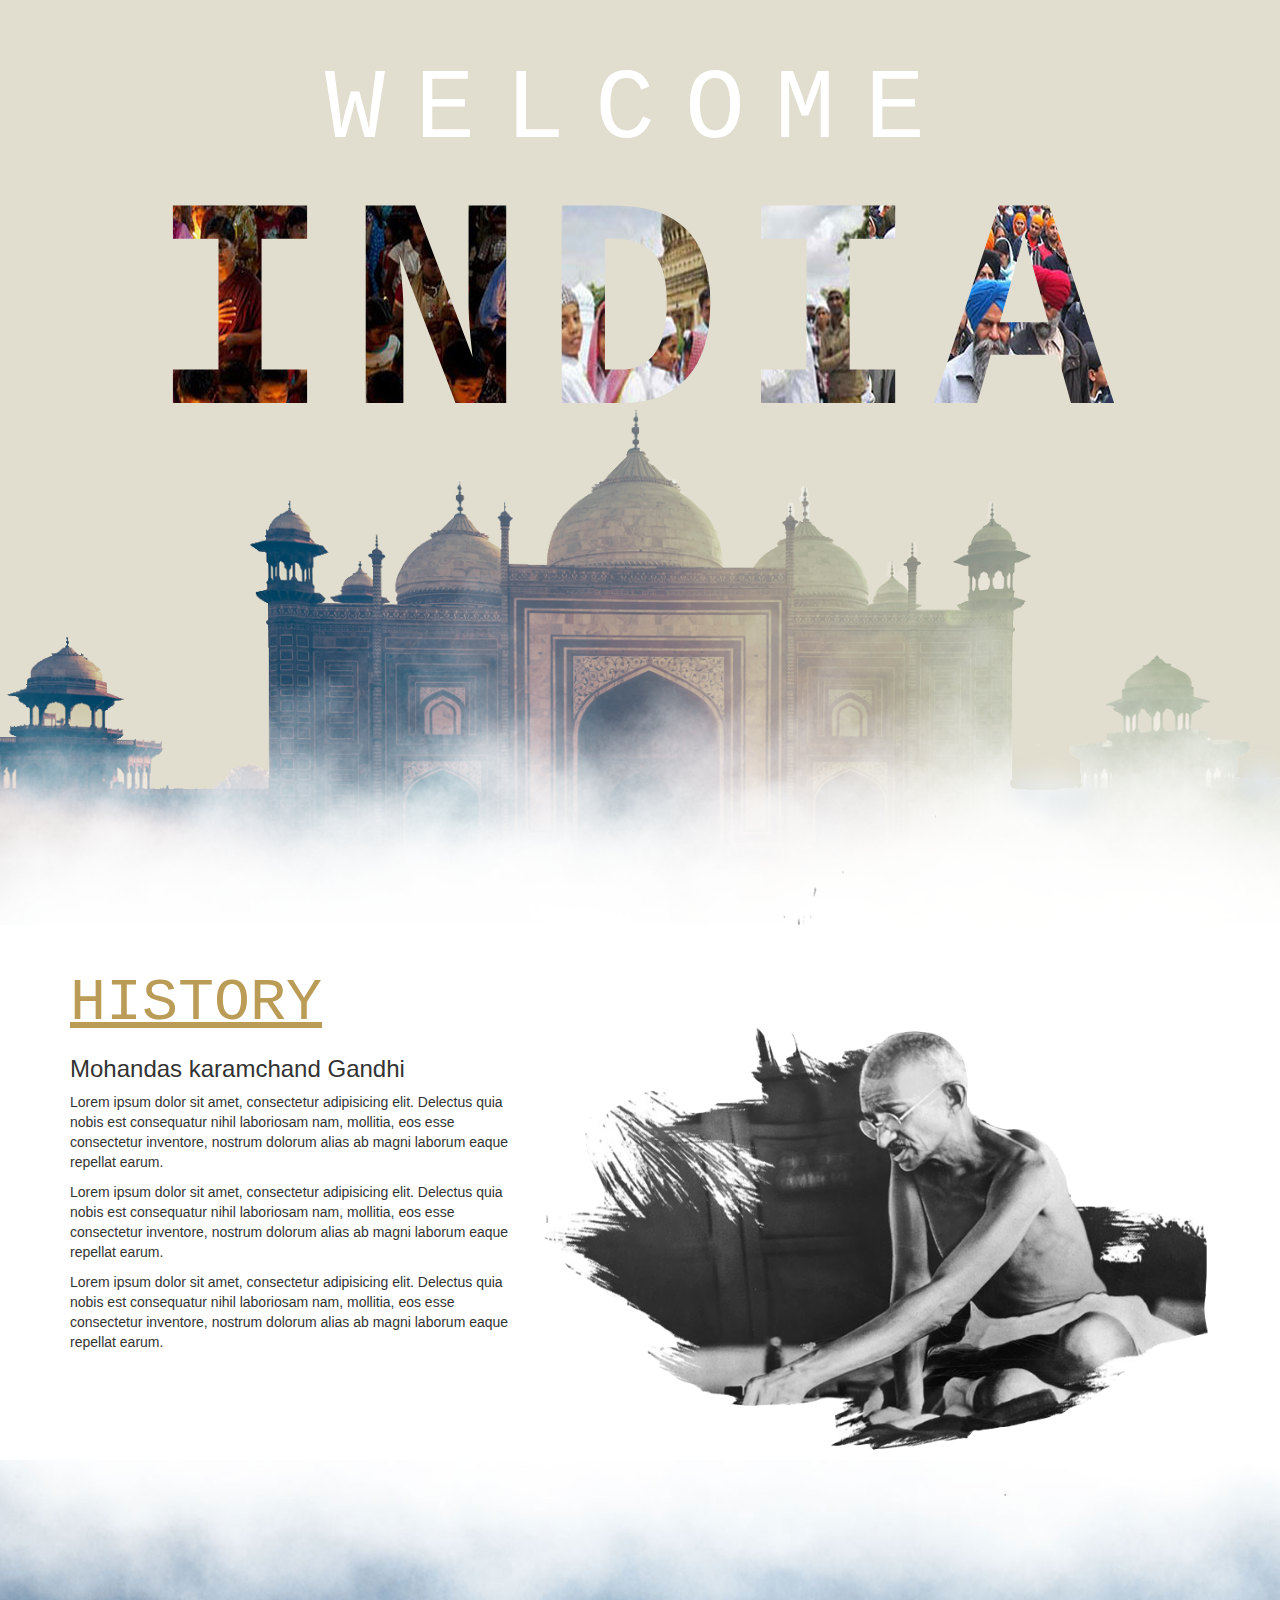
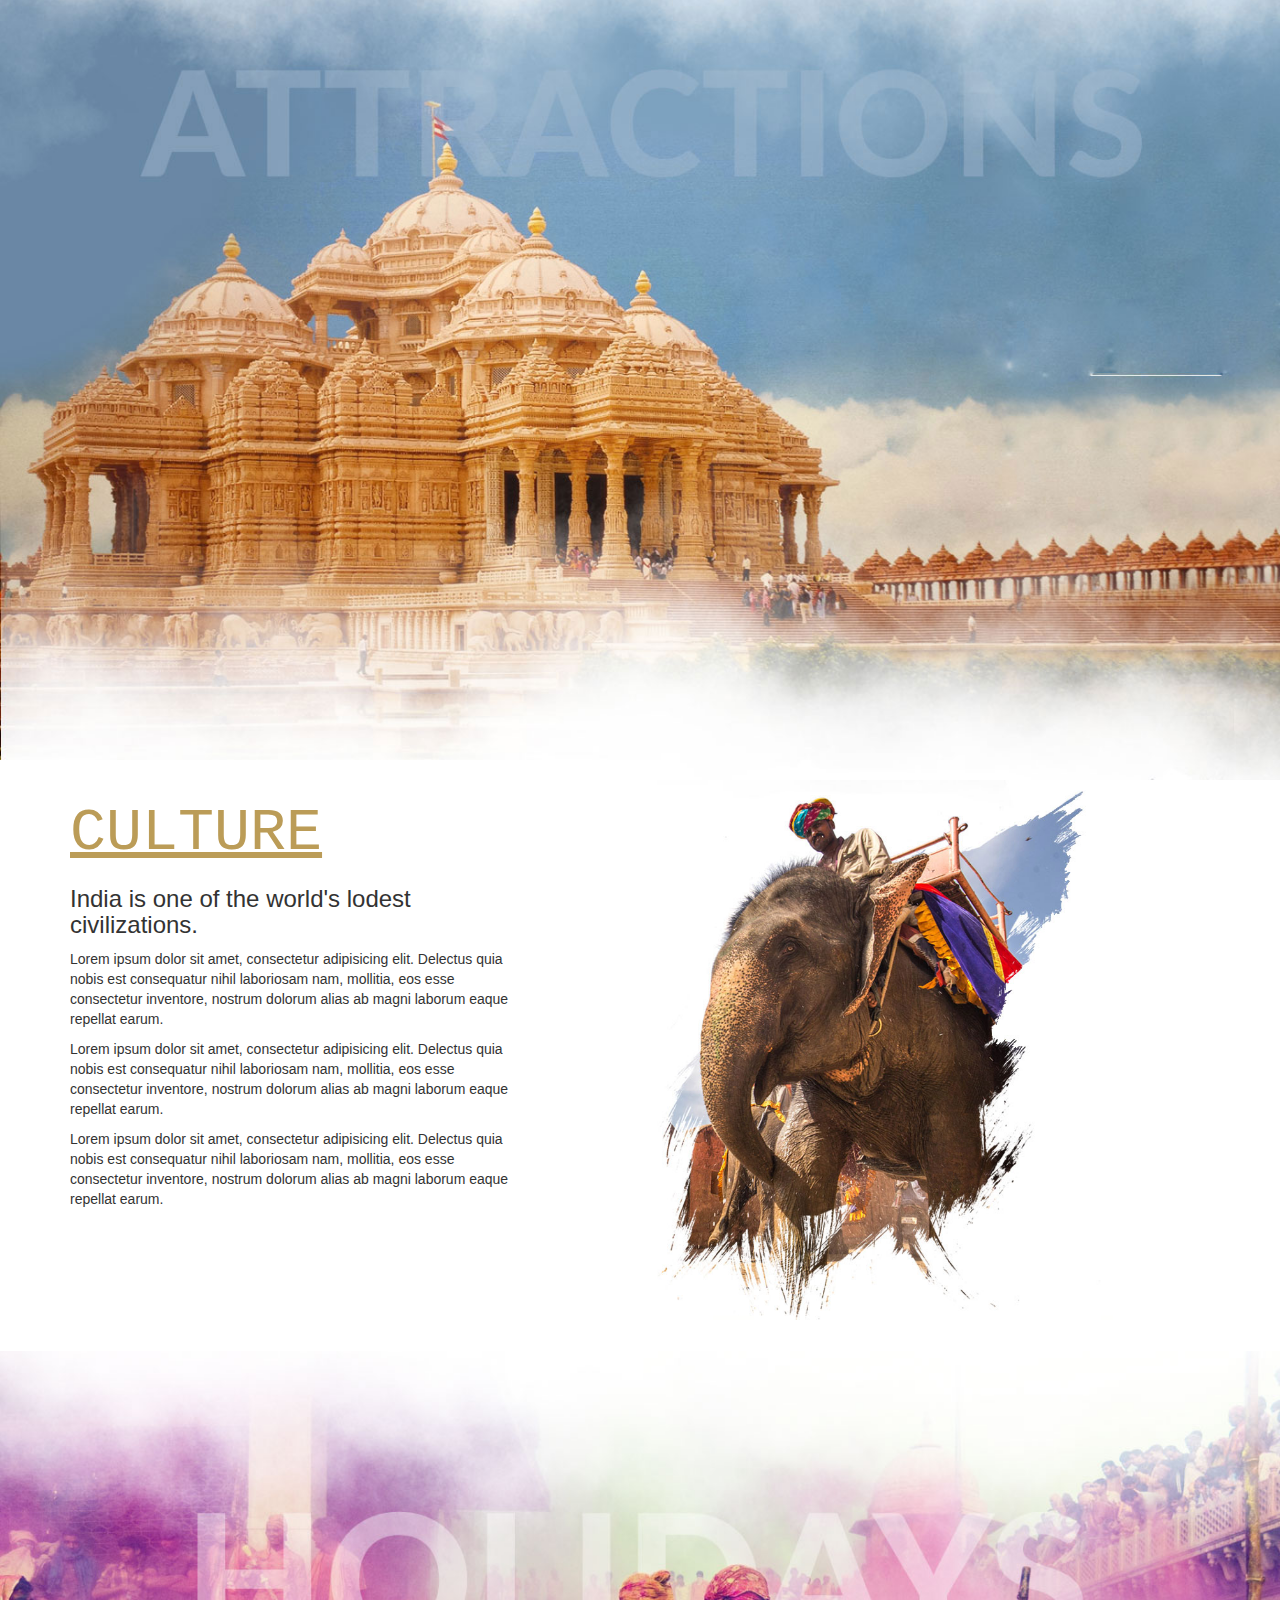
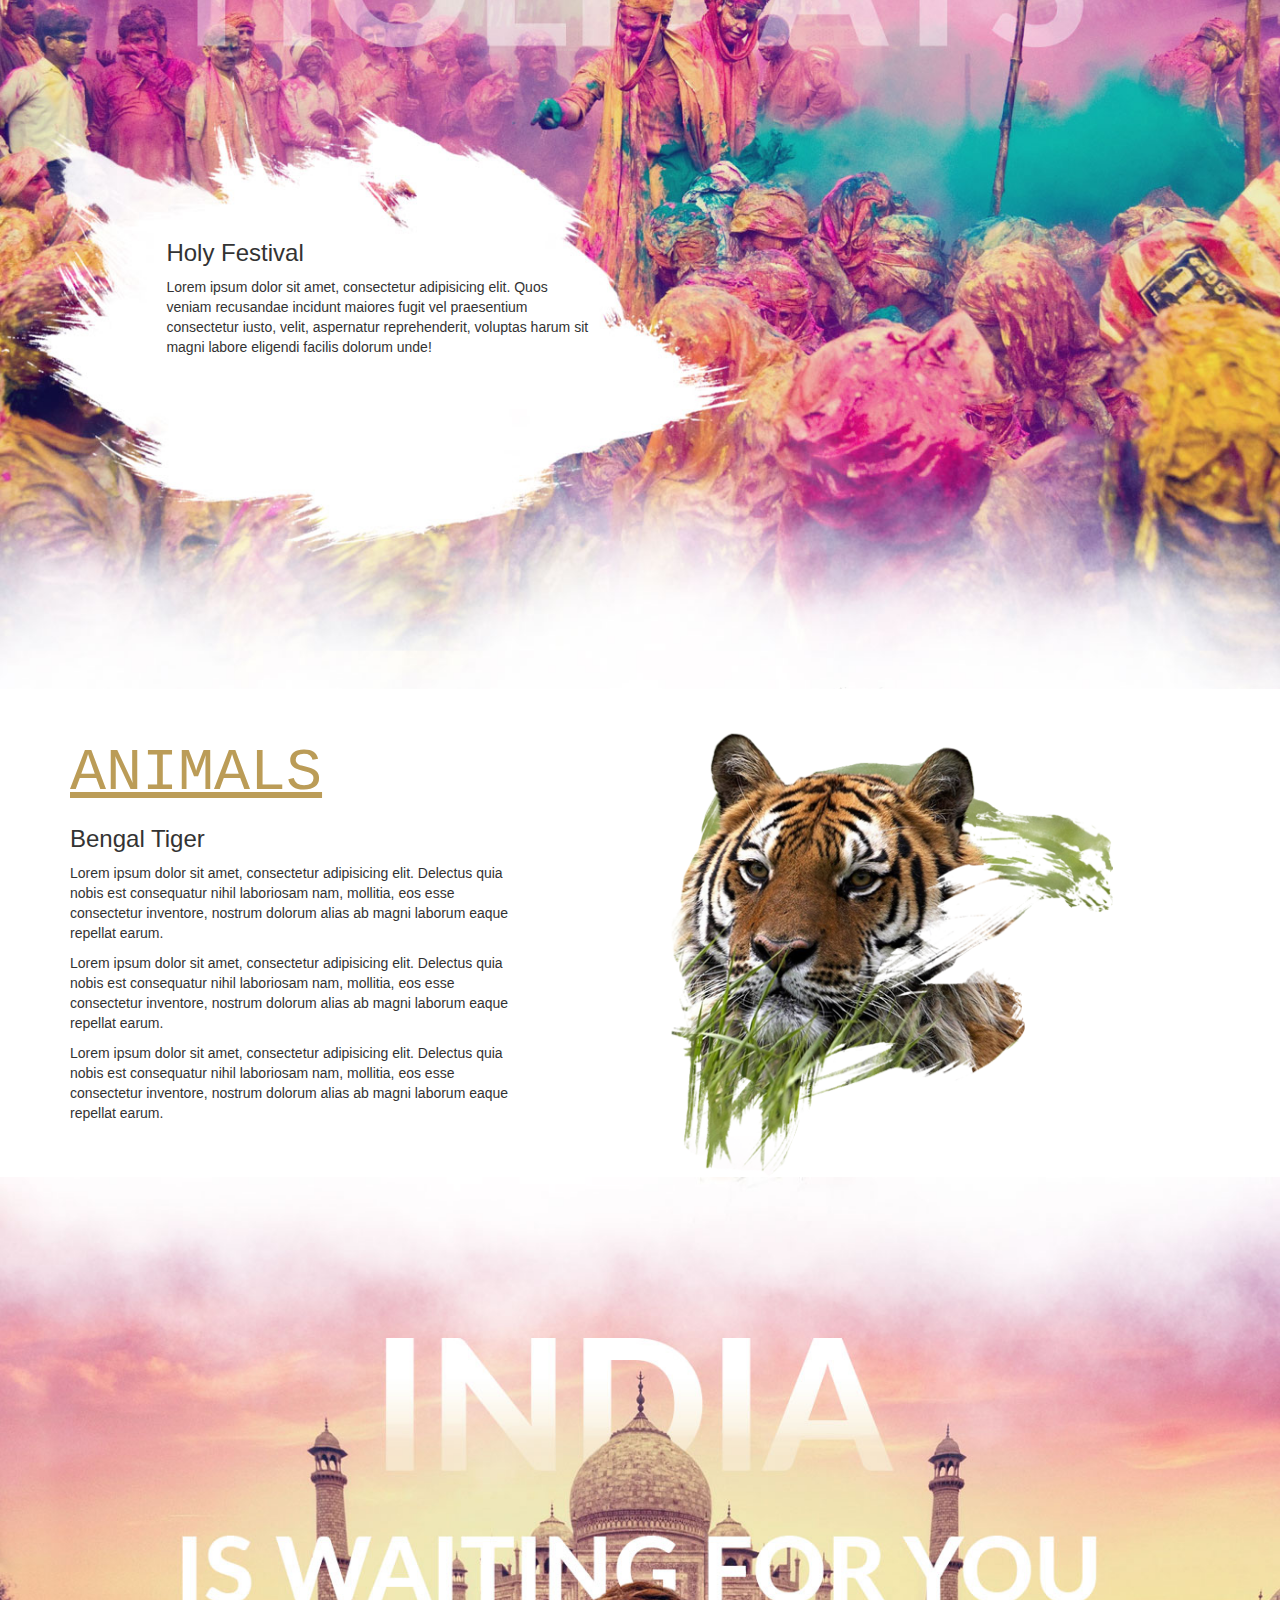
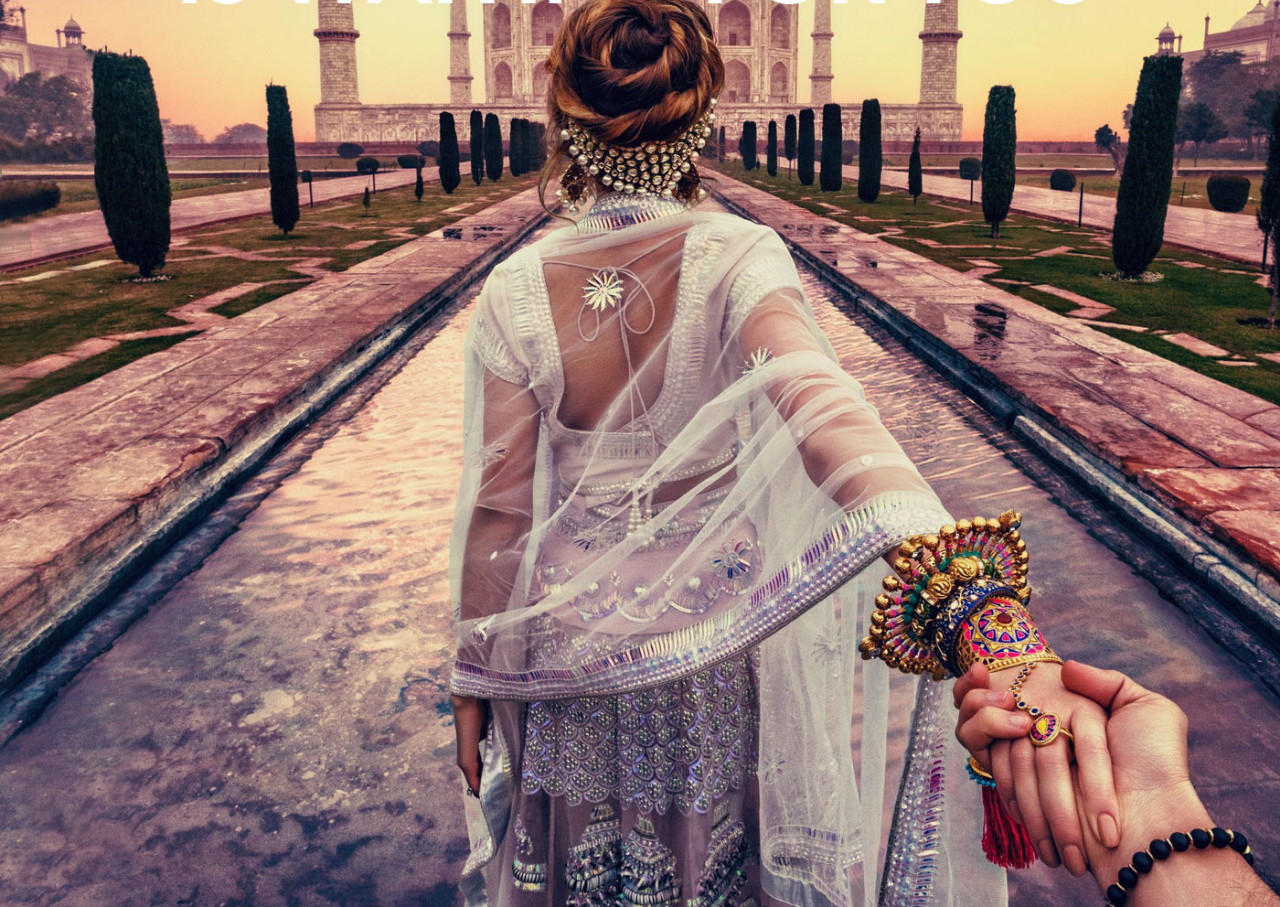
==== index.html @ 8787c1d3 "what the hell" ====
<!DOCTYPE html>
<html>
<head>
	<title></title>
	<link rel="stylesheet" href="css/bootstrap.css">
	<link rel="stylesheet" href="css/main.css">
</head>
<body>

	<div class="front-banner-box">
		<div class="bg-color">
			<p class="welcom-title">WELCOME</p>
			<h1 class="india-title">INDIA</h1>
			<div class="front-banner-img">
				<img src="img/red-fort3.png" alt="">
				<div class="ovl"></div>
			</div>
		</div>
	</div>
	<div class="container">
		<div class="row">
			<div class="col-md-5">
				<h1 class="g-title">HISTORY</h1>
				<h3>Mohandas karamchand Gandhi</h3>
				<p>
					Lorem ipsum dolor sit amet, consectetur adipisicing elit. Delectus quia nobis est consequatur nihil laboriosam nam, mollitia, eos esse consectetur inventore, nostrum dolorum alias ab magni laborum eaque repellat earum.
				</p>
				<p>
					Lorem ipsum dolor sit amet, consectetur adipisicing elit. Delectus quia nobis est consequatur nihil laboriosam nam, mollitia, eos esse consectetur inventore, nostrum dolorum alias ab magni laborum eaque repellat earum.
				</p>
				<p>
					Lorem ipsum dolor sit amet, consectetur adipisicing elit. Delectus quia nobis est consequatur nihil laboriosam nam, mollitia, eos esse consectetur inventore, nostrum dolorum alias ab magni laborum eaque repellat earum.
				</p>
			</div>
			<div class="col-md-7 pl0">
				<img class="gandhi" src="img/gandhi.png" alt="">
			</div>
		</div>
	</div>

	<div class="container-fluid">
		<div class="row">
			<div class="">
				<img class="img-responsive" src="img/att.jpg" alt="">
			</div>
		</div>
	</div>

	<div class="container">
		<div class="row">
			<div class="col-md-5">
				<h1 class="g-title">CULTURE</h1>
				<h3>India is one of the world's lodest civilizations.</h3>
				<p>
					Lorem ipsum dolor sit amet, consectetur adipisicing elit. Delectus quia nobis est consequatur nihil laboriosam nam, mollitia, eos esse consectetur inventore, nostrum dolorum alias ab magni laborum eaque repellat earum.
				</p>
				<p>
					Lorem ipsum dolor sit amet, consectetur adipisicing elit. Delectus quia nobis est consequatur nihil laboriosam nam, mollitia, eos esse consectetur inventore, nostrum dolorum alias ab magni laborum eaque repellat earum.
				</p>
				<p>
					Lorem ipsum dolor sit amet, consectetur adipisicing elit. Delectus quia nobis est consequatur nihil laboriosam nam, mollitia, eos esse consectetur inventore, nostrum dolorum alias ab magni laborum eaque repellat earum.
				</p>
			</div>
			<div class="col-md-6 pl0">
				<img class="elephant" src="img/elephant.jpg" alt="">
			</div>
		</div>
	</div>

	<div class="container-fluid">
		<div class="row" style="position: relative;">
			<div class="holy-img">
				<div class="htxt">
					<h3>Holy Festival</h3>
					<p>
						Lorem ipsum dolor sit amet, consectetur adipisicing elit. Quos veniam recusandae incidunt maiores fugit vel praesentium consectetur iusto, velit, aspernatur reprehenderit, voluptas harum sit magni labore eligendi facilis dolorum unde!
					</p>
				</div>
			</div>
		</div>
	</div>


	<div class="container">
		<div class="row">
			<div class="col-md-5">
				<h1 class="g-title">ANIMALS</h1>
				<h3>Bengal Tiger</h3>
				<p>
					Lorem ipsum dolor sit amet, consectetur adipisicing elit. Delectus quia nobis est consequatur nihil laboriosam nam, mollitia, eos esse consectetur inventore, nostrum dolorum alias ab magni laborum eaque repellat earum.
				</p>
				<p>
					Lorem ipsum dolor sit amet, consectetur adipisicing elit. Delectus quia nobis est consequatur nihil laboriosam nam, mollitia, eos esse consectetur inventore, nostrum dolorum alias ab magni laborum eaque repellat earum.
				</p>
				<p>
					Lorem ipsum dolor sit amet, consectetur adipisicing elit. Delectus quia nobis est consequatur nihil laboriosam nam, mollitia, eos esse consectetur inventore, nostrum dolorum alias ab magni laborum eaque repellat earum.
				</p>
			</div>
			<div class="col-md-6 pl0">
				<img class="elephant" src="img/tiger.png" alt="">
			</div>
		</div>
	</div>

	<div class="container-fluid">
		<div class="row">
			<img class="img-responsive" src="img/taj.jpg" alt="">
		</div>
	</div>
</body>
</html>
---- css/main.css ----
<link href="https://fonts.googleapis.com/css?family=Lato:100,300,400,700" rel="stylesheet">
body {
	
	 	font-size: 16px;
}

.front-banner-box {
	
	height: 950px;
}

.india-title {
	background-image:url('../img/loop-img.jpg');
    font-size:300px;
    text-transform:uppercase;
    text-align:center;
    -webkit-background-clip:text;
    -webkit-text-fill-color:transparent;
    margin:0;
    background-position: 0% 0%;
    font-weight: bolder;
    margin-bottom: -100px;
     font-family: Lato, monospace;
     letter-spacing: 16px;
     /*background-repeat: repeat-x;*/
     -webkit-animation: bg-anim 30s linear infinite;
	}

	.bg-color {
		width: 100%;
		height: 520px;
		background-color: #E1DECF;
	}
	.welcom-title {
		font-size: 100px;
		text-align: center;
		margin-bottom: -25px;
		padding-top:  40px;
		font-weight: 100;
		font-family: Lato;
		color: #fff;
		 font-family: Lato, monospace;
		 letter-spacing: 30px;
}
.front-banner-img img{
	width: 100%;
}
.front-banner-img {
	position: relative;
}
.front-banner-img .ovl{
	width: 100%;
    height: 306px;
    background: #E1DECF;
    position: absolute;
    top: 112px;
    z-index: -1;
}
.g-title {
	color: #bb9c57;
	font-size: 60px;
	 font-family: Lato, monospace;
	 text-decoration: underline;
}
.gandhi {
	width: 100%;
}
.widht100 {
	width: 100%;
}
.pl0 {
	padding-left: 0;
}

@-webkit-keyframes bg-anim {
	from {
     background-position: 0% 0%;
	}
	to {
     background-position: 100% 0%;
	}
}

.elephant {
	width: 80%;
	display: block;
	float: right;
	
}
.holy-img {
	background: url(../img/holy.jpg) center no-repeat;
	width: 100%;
	height: 1000px;
	background-size: 100%;

}
.htxt {
	position: absolute;
    top: 50%;
    left: 13%;
    width: 430px;
}
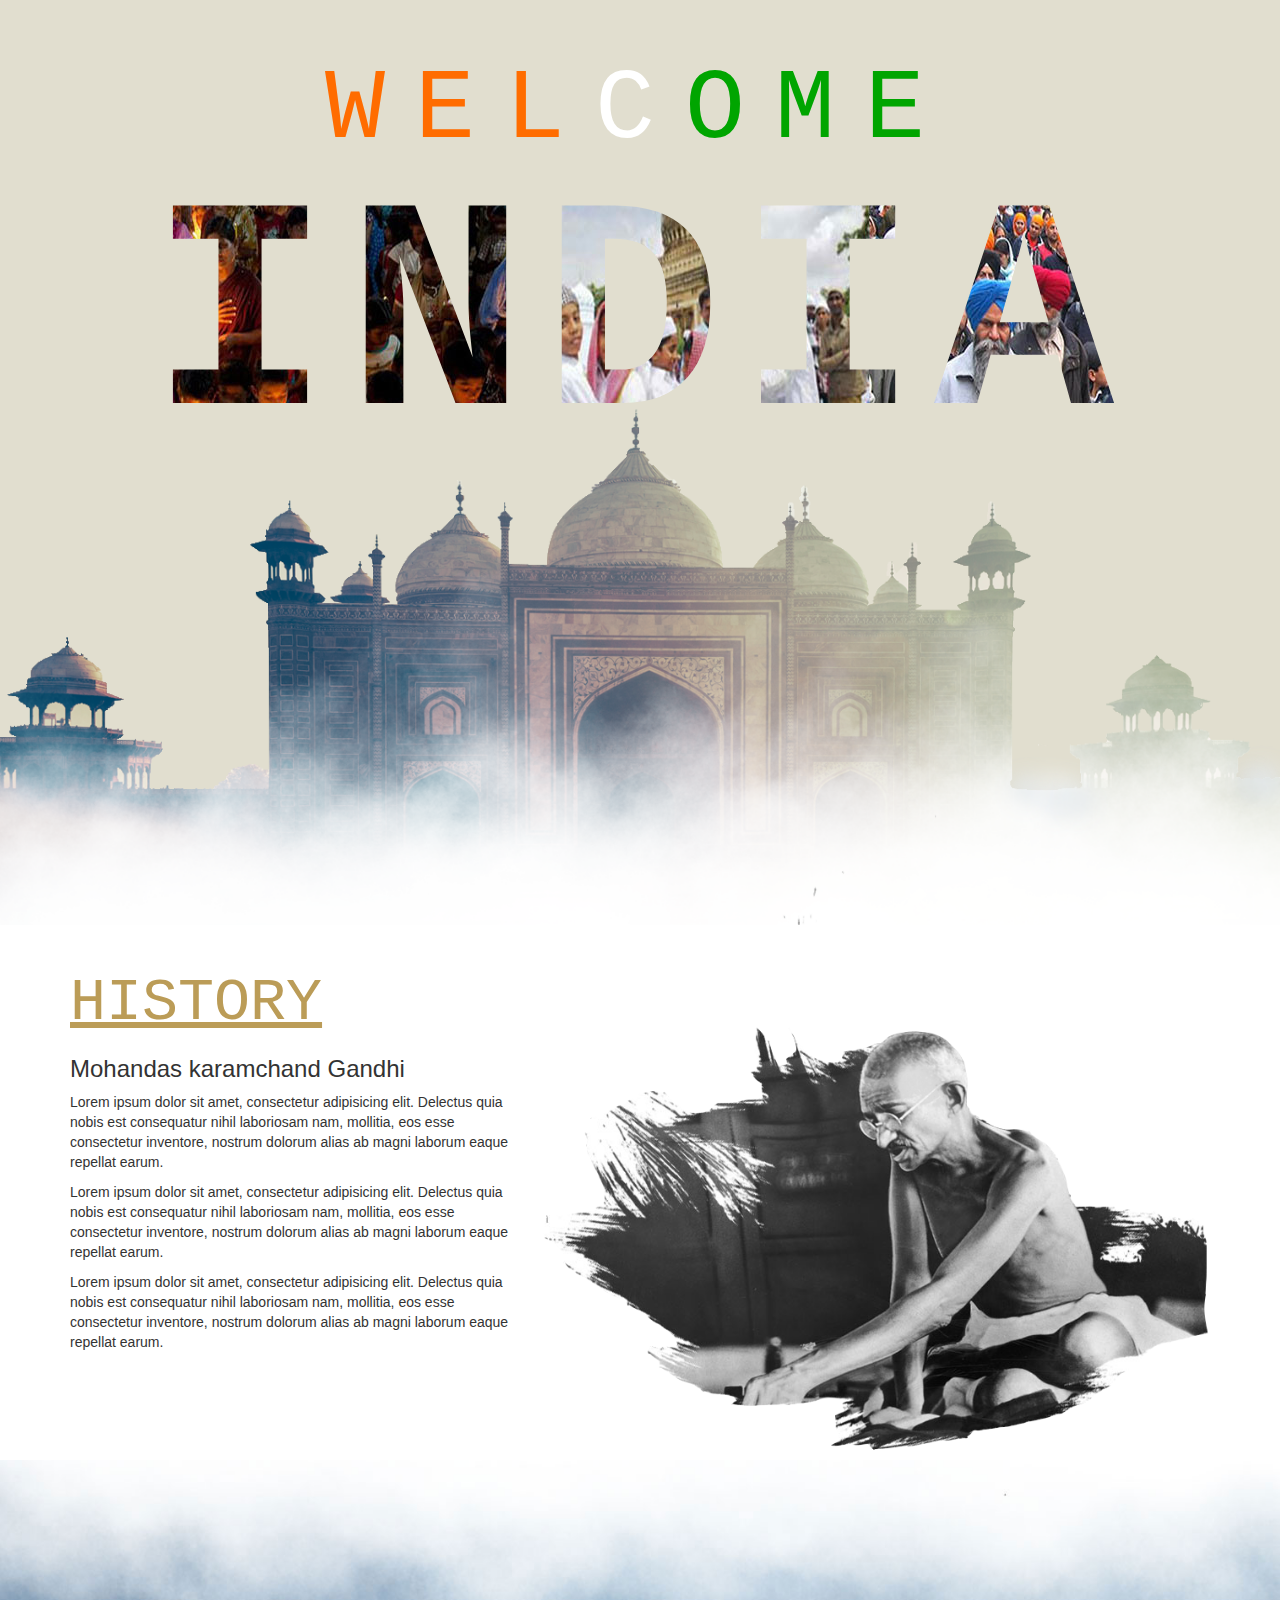
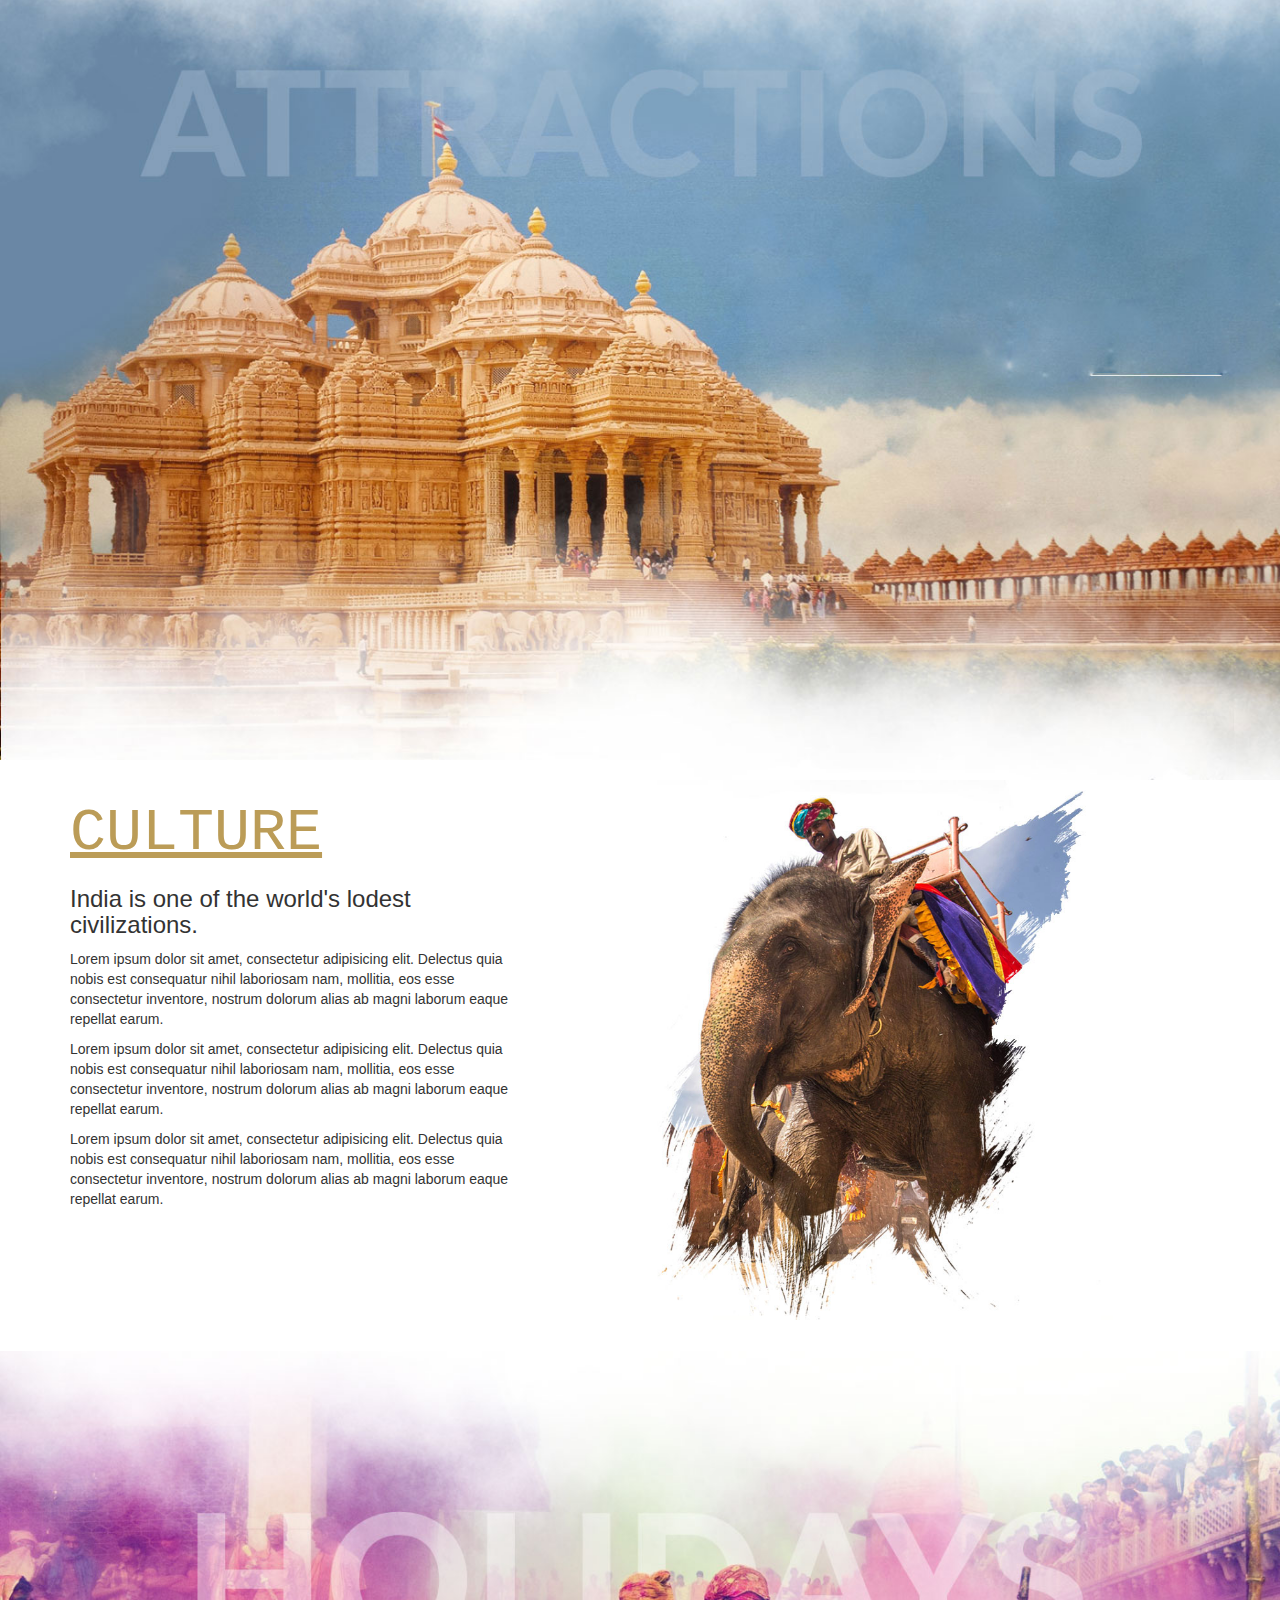
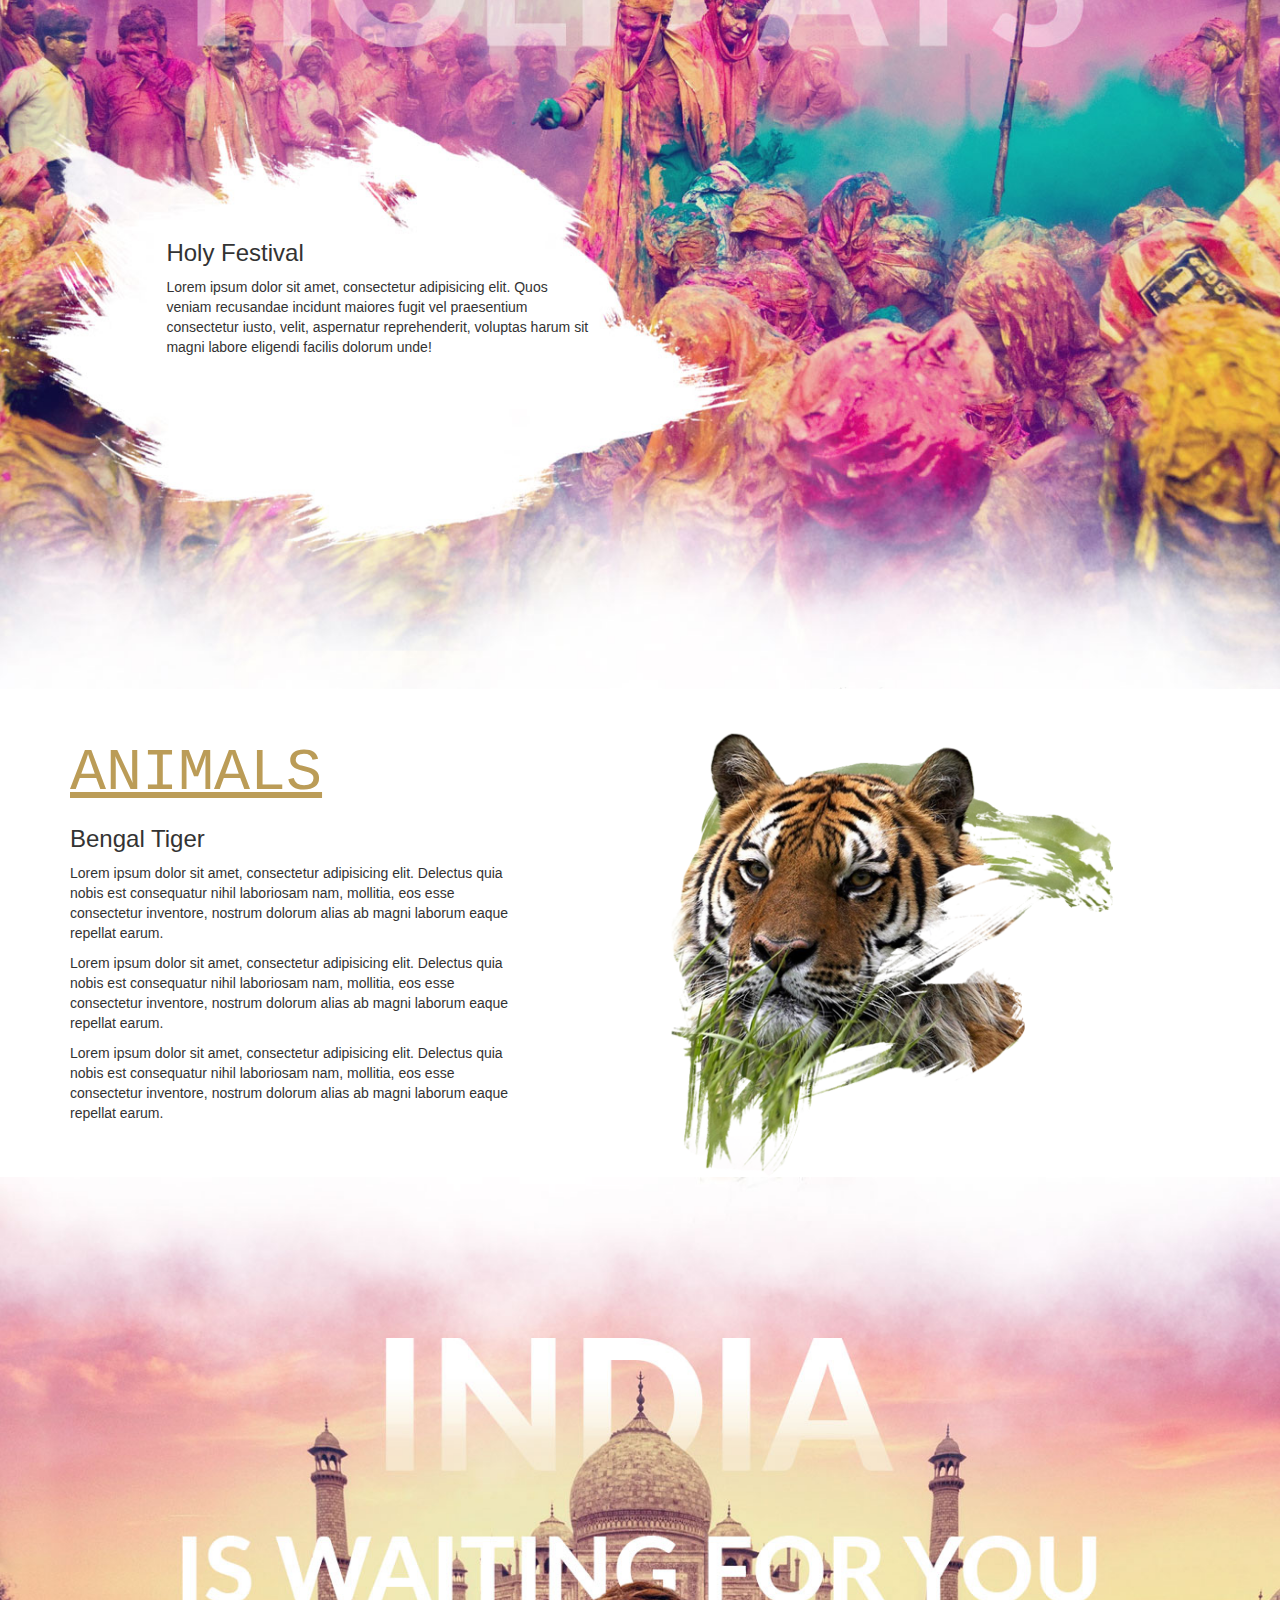
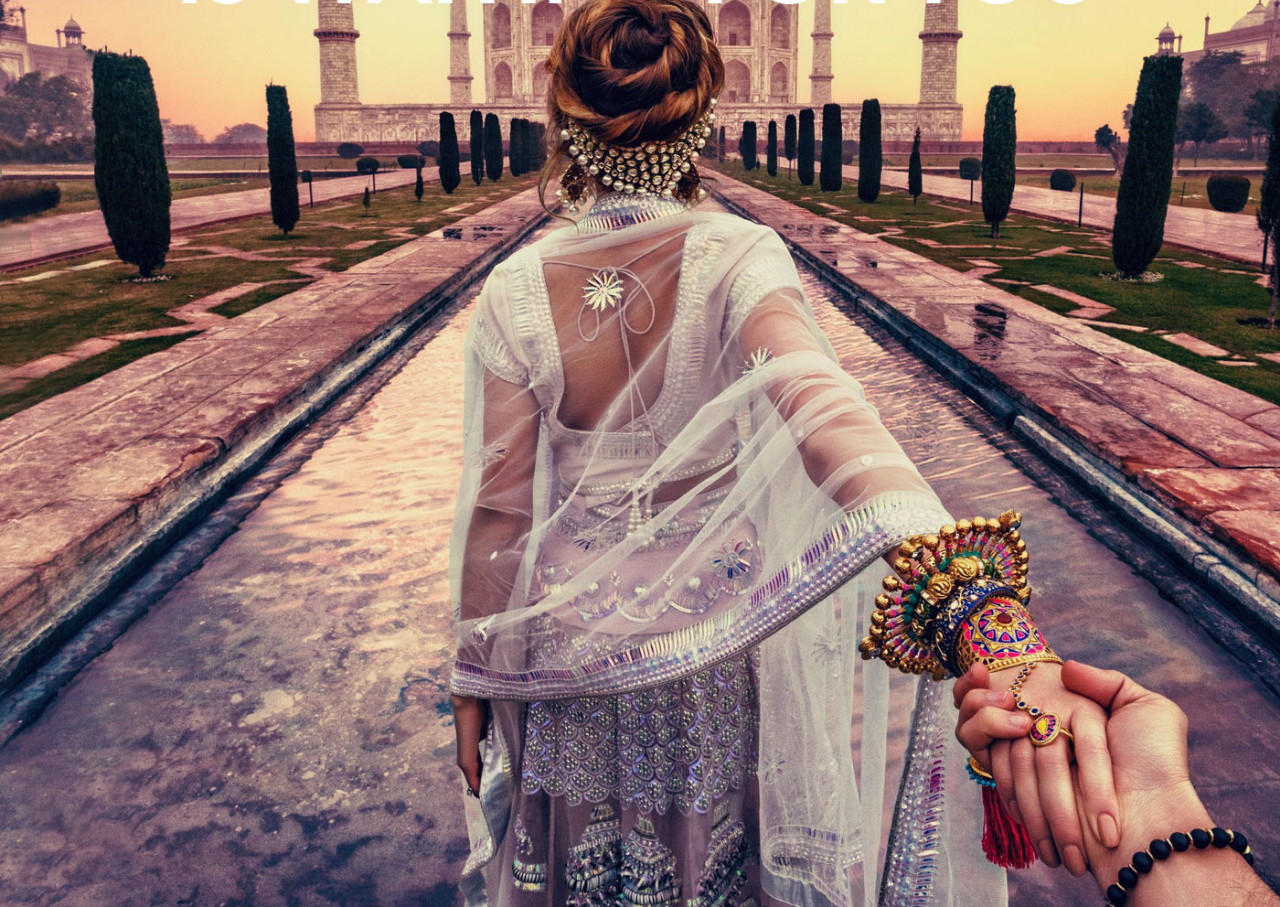
==== commit b9370e4a: "update" ====
--- a/index.html
+++ b/index.html
@@ -9,7 +9,7 @@
 
 	<div class="front-banner-box">
 		<div class="bg-color">
-			<p class="welcom-title">WELCOME</p>
+			<p class="welcom-title"><span class="orng">WEL</span>C<span class="green">OME</span></p>
 			<h1 class="india-title">INDIA</h1>
 			<div class="front-banner-img">
 				<img src="img/red-fort3.png" alt="">
--- a/css/main.css
+++ b/css/main.css
@@ -99,4 +99,10 @@
     top: 50%;
     left: 13%;
     width: 430px;
-}+}
+.orng {
+	color: #ff6c00;
+}
+.green {
+	color: #00a500;
+}
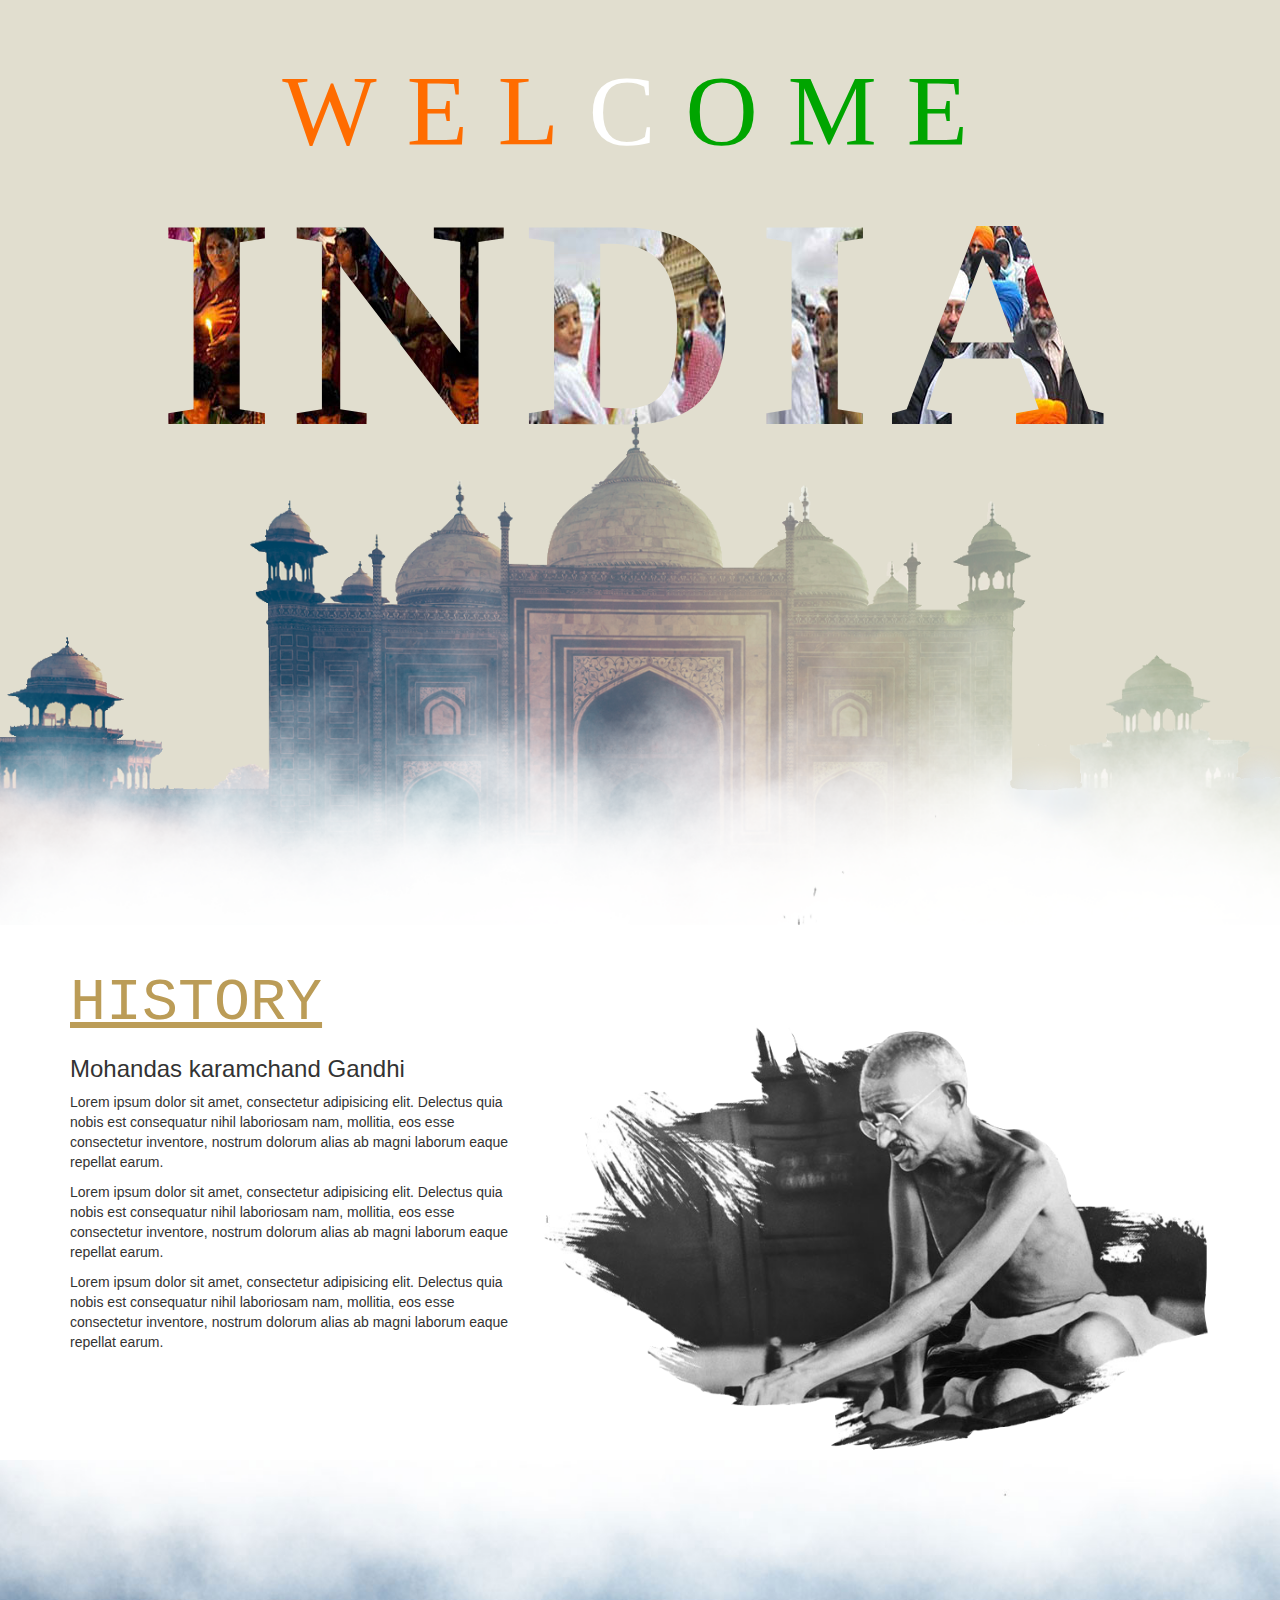
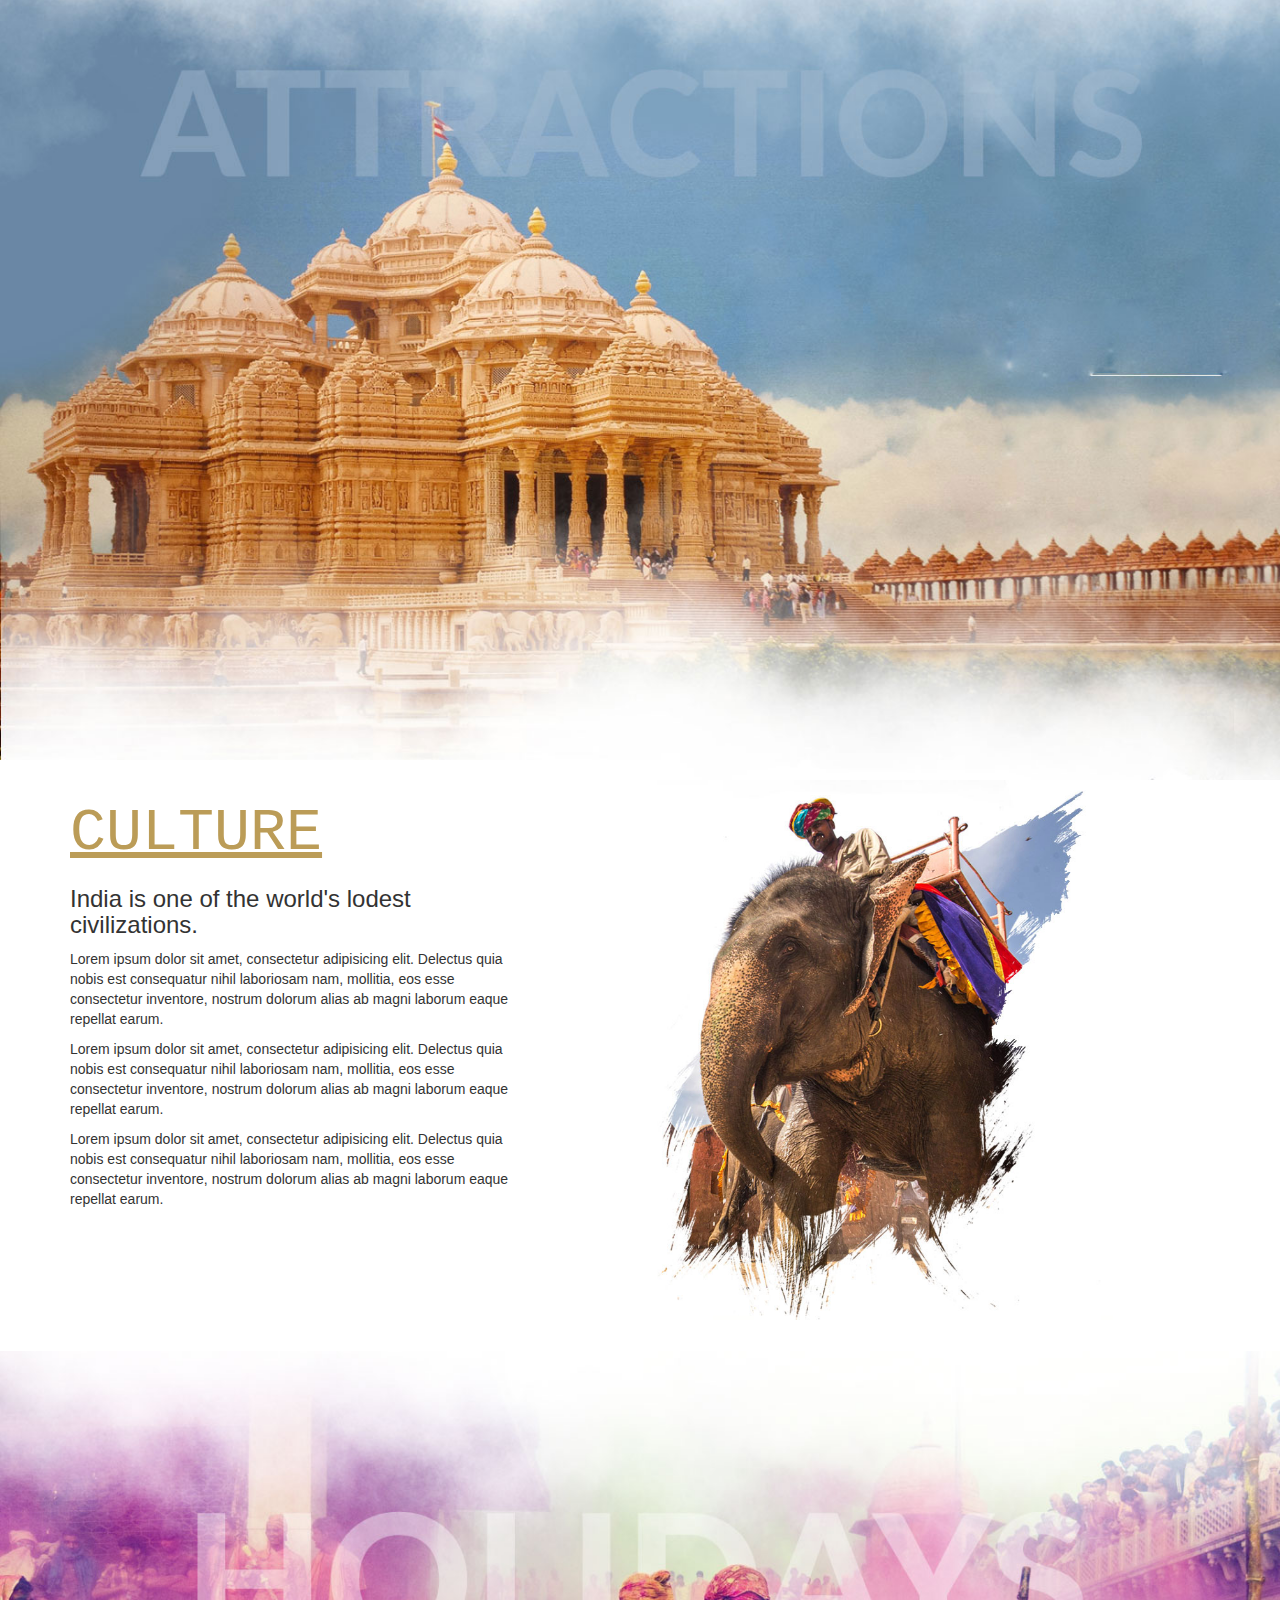
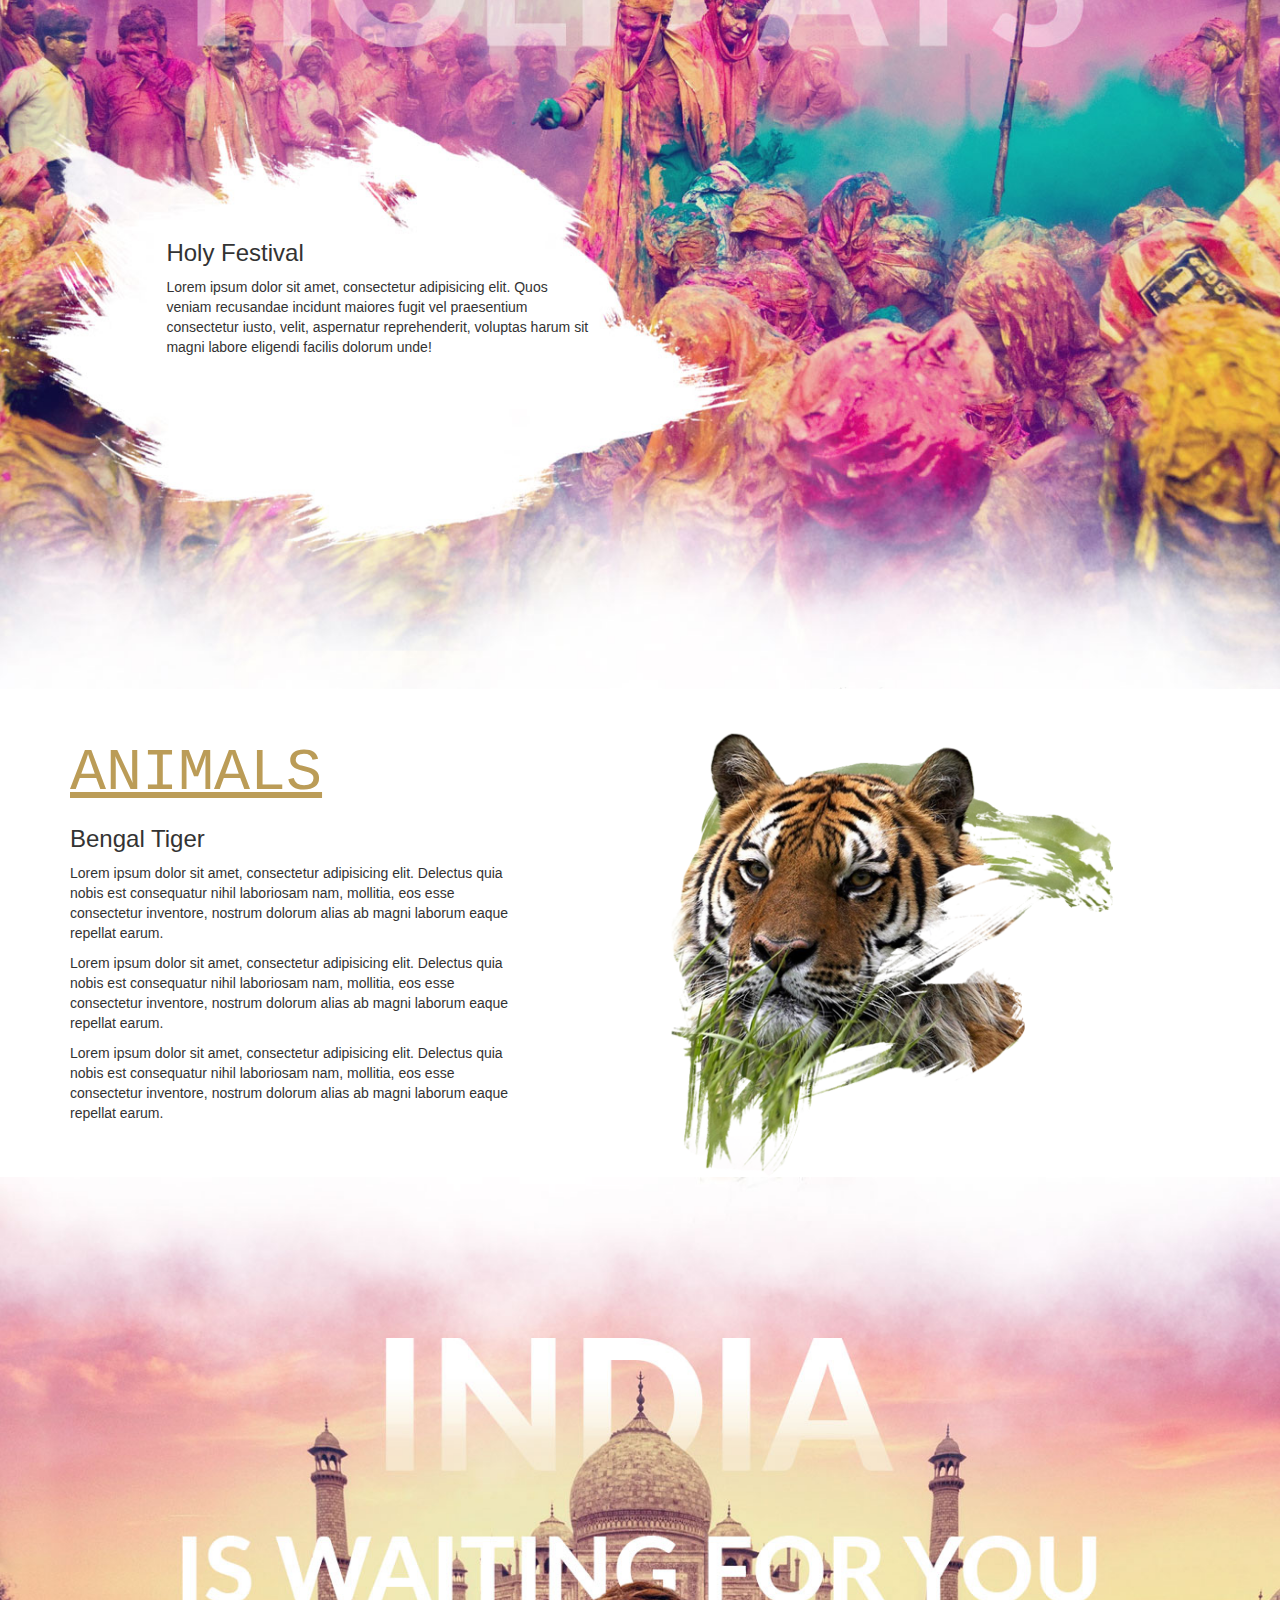
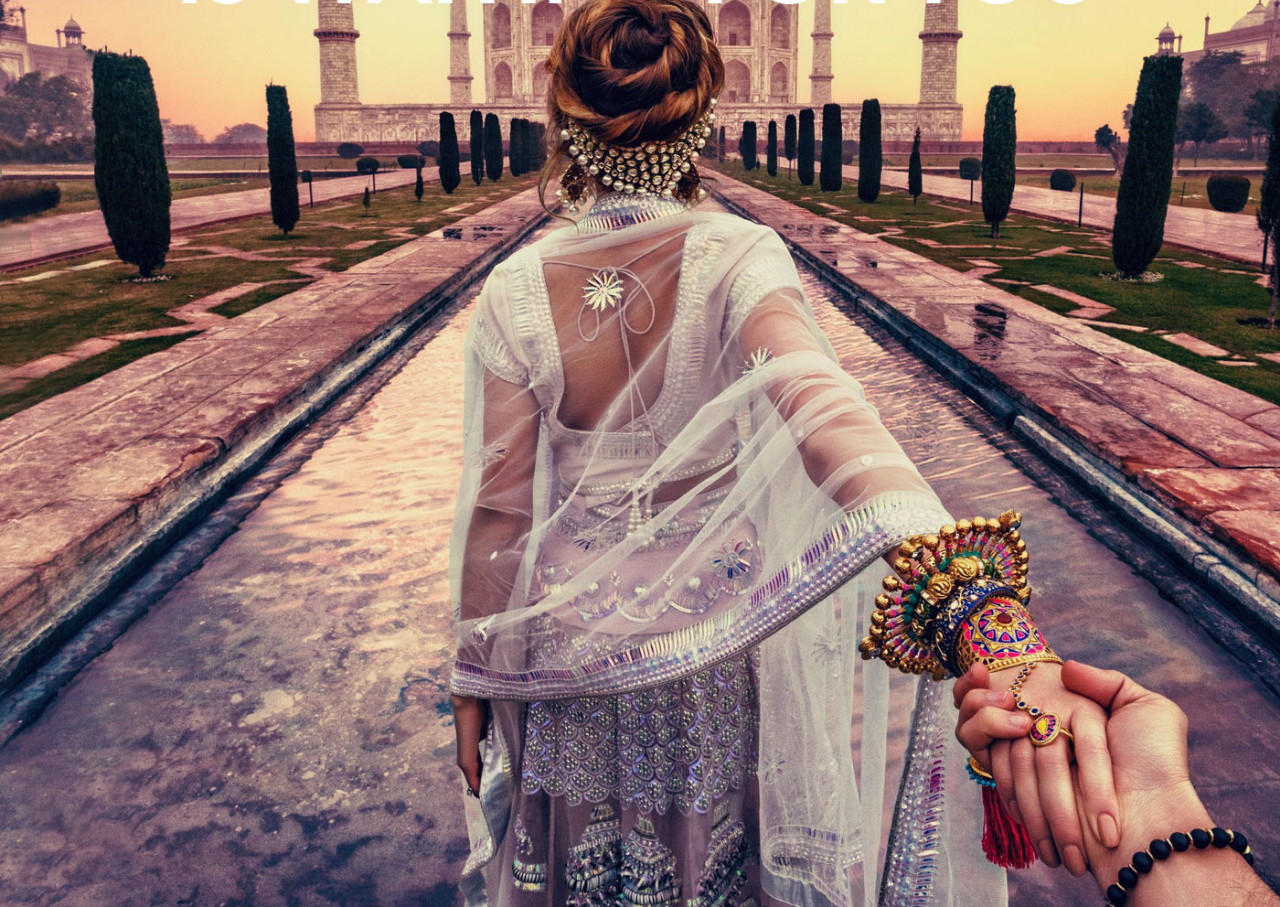
==== commit 873b610f: "for mobile" ====
--- a/index.html
+++ b/index.html
@@ -1,7 +1,10 @@
 <!DOCTYPE html>
 <html>
 <head>
-	<title></title>
+  <meta charset="utf-8">
+    <meta http-equiv="X-UA-Compatible" content="IE=edge">
+    <meta name="viewport" content="width=device-width, initial-scale=1">
+	<title>INDIA</title>
 	<link rel="stylesheet" href="css/bootstrap.css">
 	<link rel="stylesheet" href="css/main.css">
 </head>
@@ -13,7 +16,7 @@
 			<h1 class="india-title">INDIA</h1>
 			<div class="front-banner-img">
 				<img src="img/red-fort3.png" alt="">
-				<div class="ovl"></div>
+				<div class="ovl hidden-xs"></div>
 			</div>
 		</div>
 	</div>
@@ -72,7 +75,7 @@
 			<div class="holy-img">
 				<div class="htxt">
 					<h3>Holy Festival</h3>
-					<p>
+					<p class="hidden-xs">
 						Lorem ipsum dolor sit amet, consectetur adipisicing elit. Quos veniam recusandae incidunt maiores fugit vel praesentium consectetur iusto, velit, aspernatur reprehenderit, voluptas harum sit magni labore eligendi facilis dolorum unde!
 					</p>
 				</div>
--- a/css/main.css
+++ b/css/main.css
@@ -1,6 +1,5 @@
 <link href="https://fonts.googleapis.com/css?family=Lato:100,300,400,700" rel="stylesheet">
 body {
-	
 	 	font-size: 16px;
 }
 
@@ -20,7 +19,7 @@
     background-position: 0% 0%;
     font-weight: bolder;
     margin-bottom: -100px;
-     font-family: Lato, monospace;
+     font-family: Lato;
      letter-spacing: 16px;
      /*background-repeat: repeat-x;*/
      -webkit-animation: bg-anim 30s linear infinite;
@@ -39,7 +38,7 @@
 		font-weight: 100;
 		font-family: Lato;
 		color: #fff;
-		 font-family: Lato, monospace;
+		 font-family: Lato;
 		 letter-spacing: 30px;
 }
 .front-banner-img img{
@@ -106,3 +105,31 @@
 .green {
 	color: #00a500;
 }
+@media (max-width: 767px) {
+ .bg-color {
+ 	height: 300px;
+ }
+ .welcom-title {
+ 	font-size: 35px;
+ 	letter-spacing: 15px;
+ }
+ .india-title {
+ 	font-size: 100px;
+ 	letter-spacing: 13;
+ 	margin-bottom: -10px;
+ 	margin-top: 4px;
+ }
+ .front-banner-box {
+ 	height: 320px;
+ }
+ .g-title {
+ 	font-size: 40px;
+ }
+ .holy-img {
+ 	height: 280px;
+ }
+ .htxt {
+ 	left: 9%;
+ 	width: 160px;
+ }
+}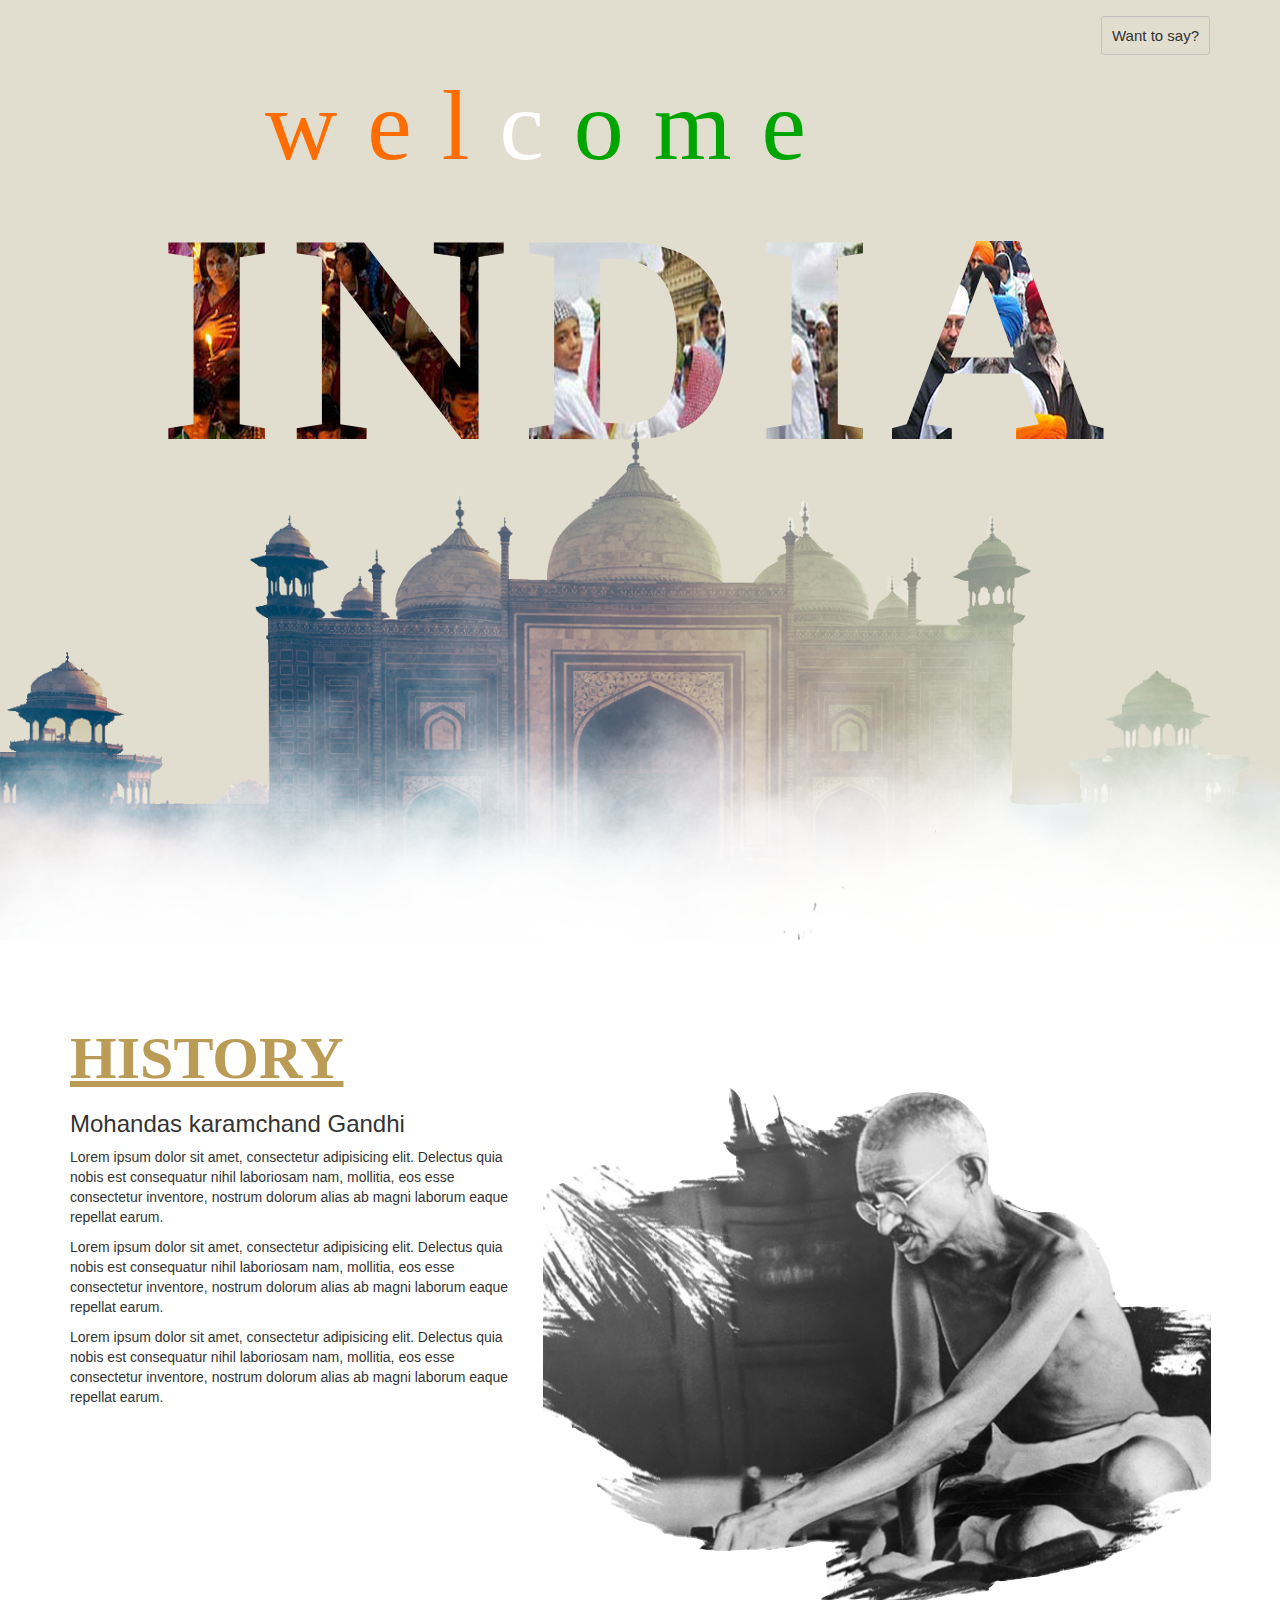
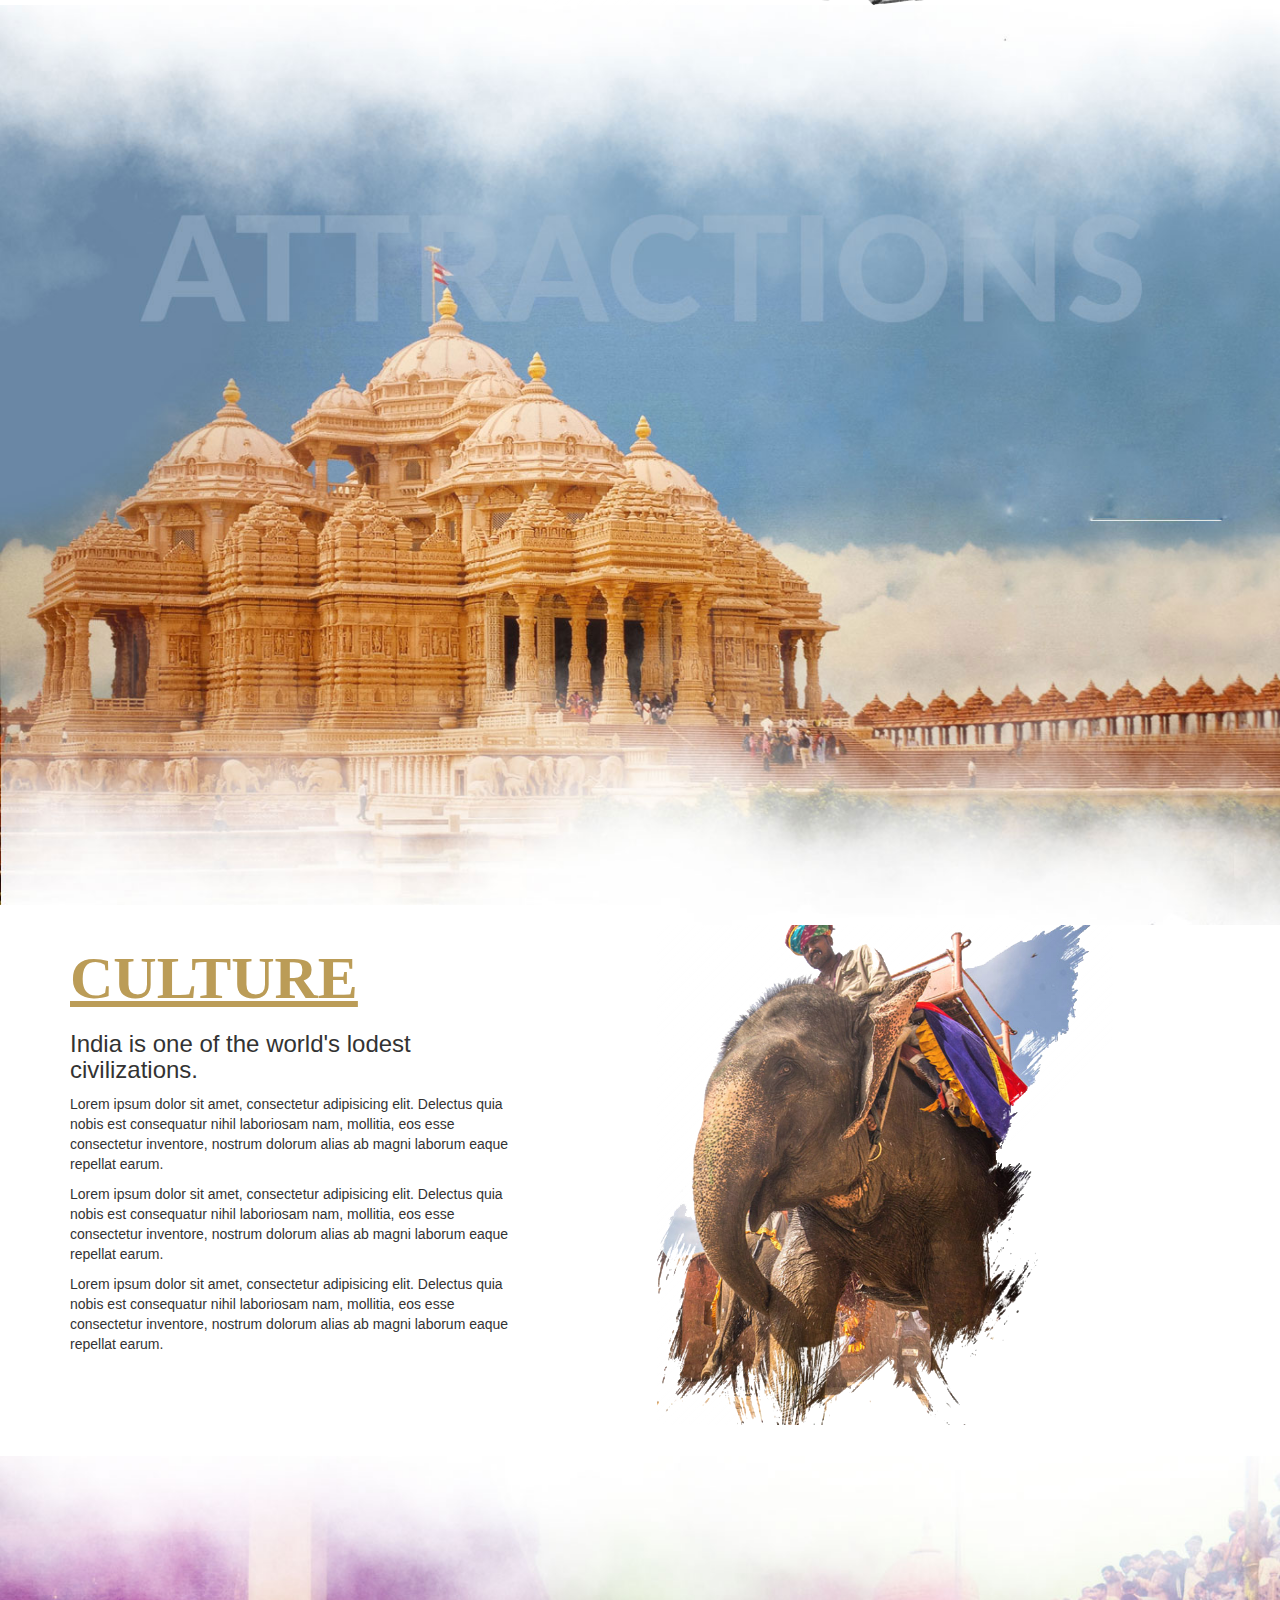
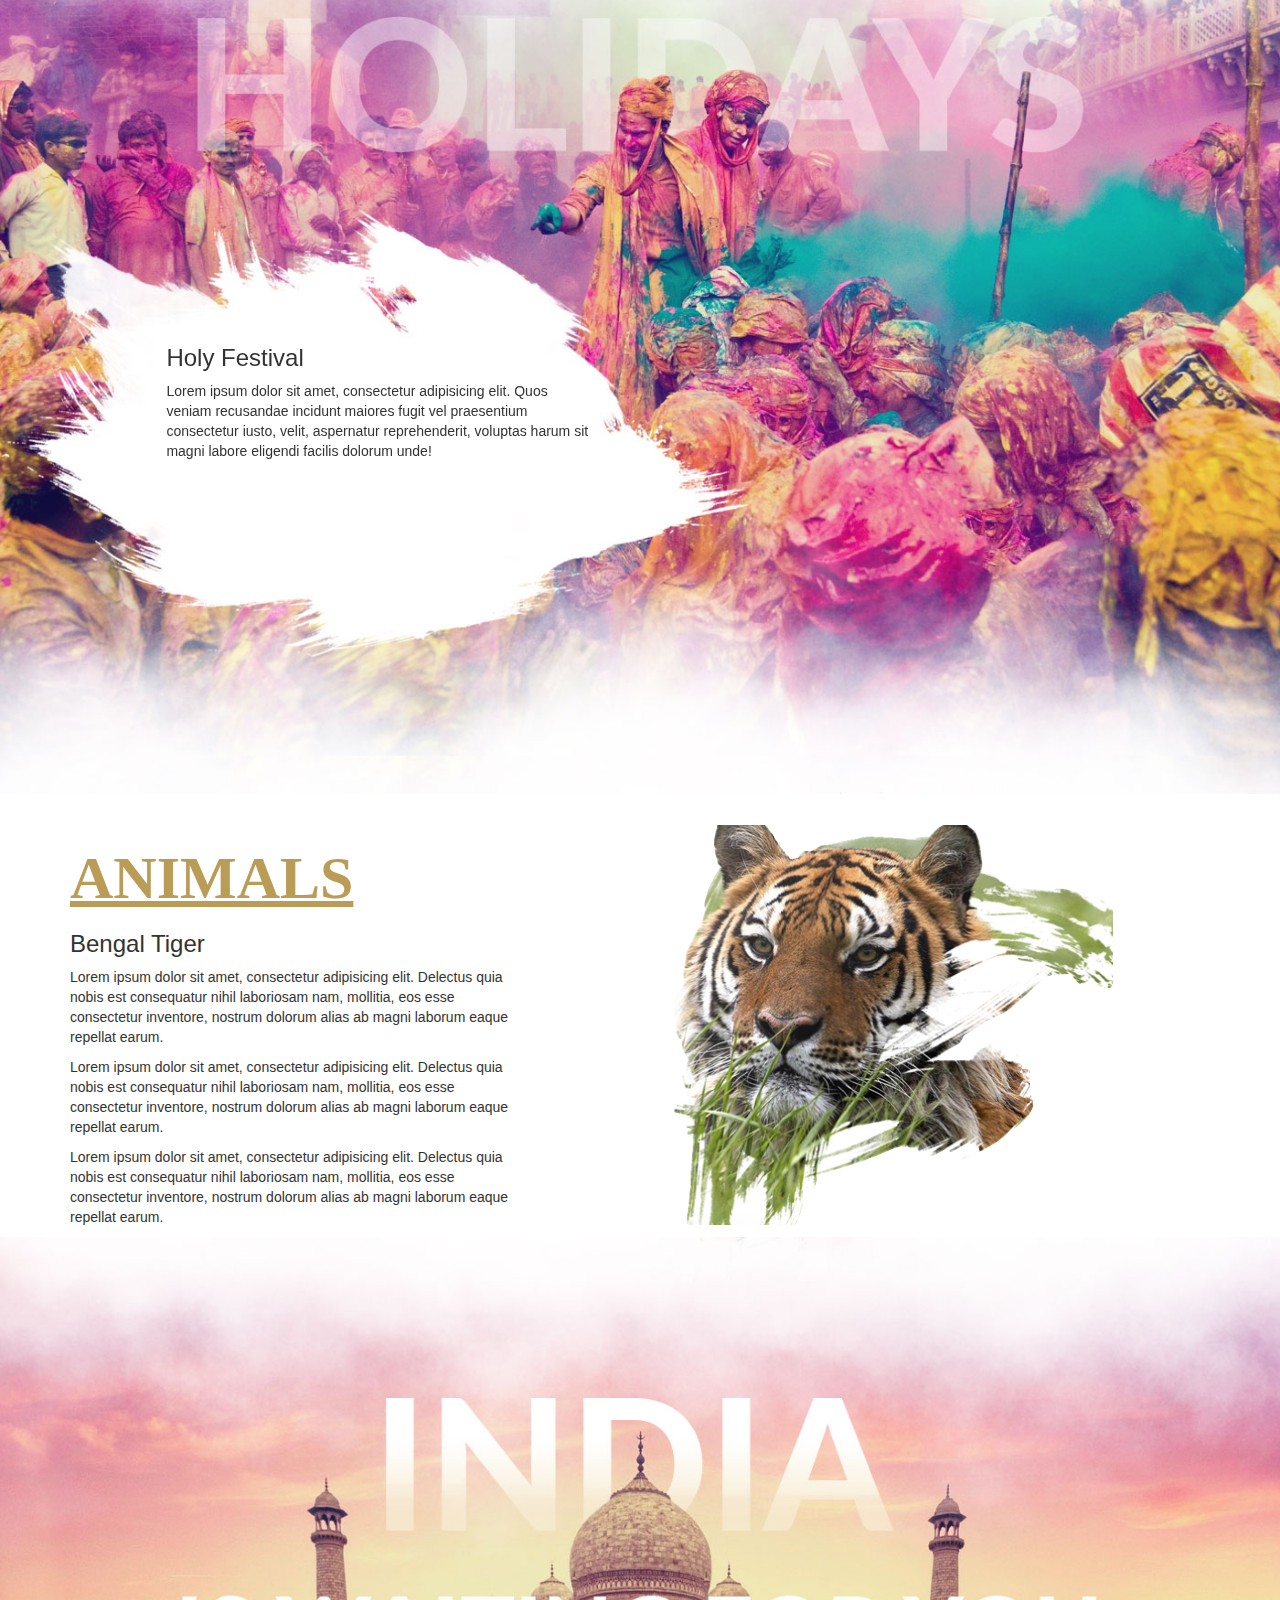
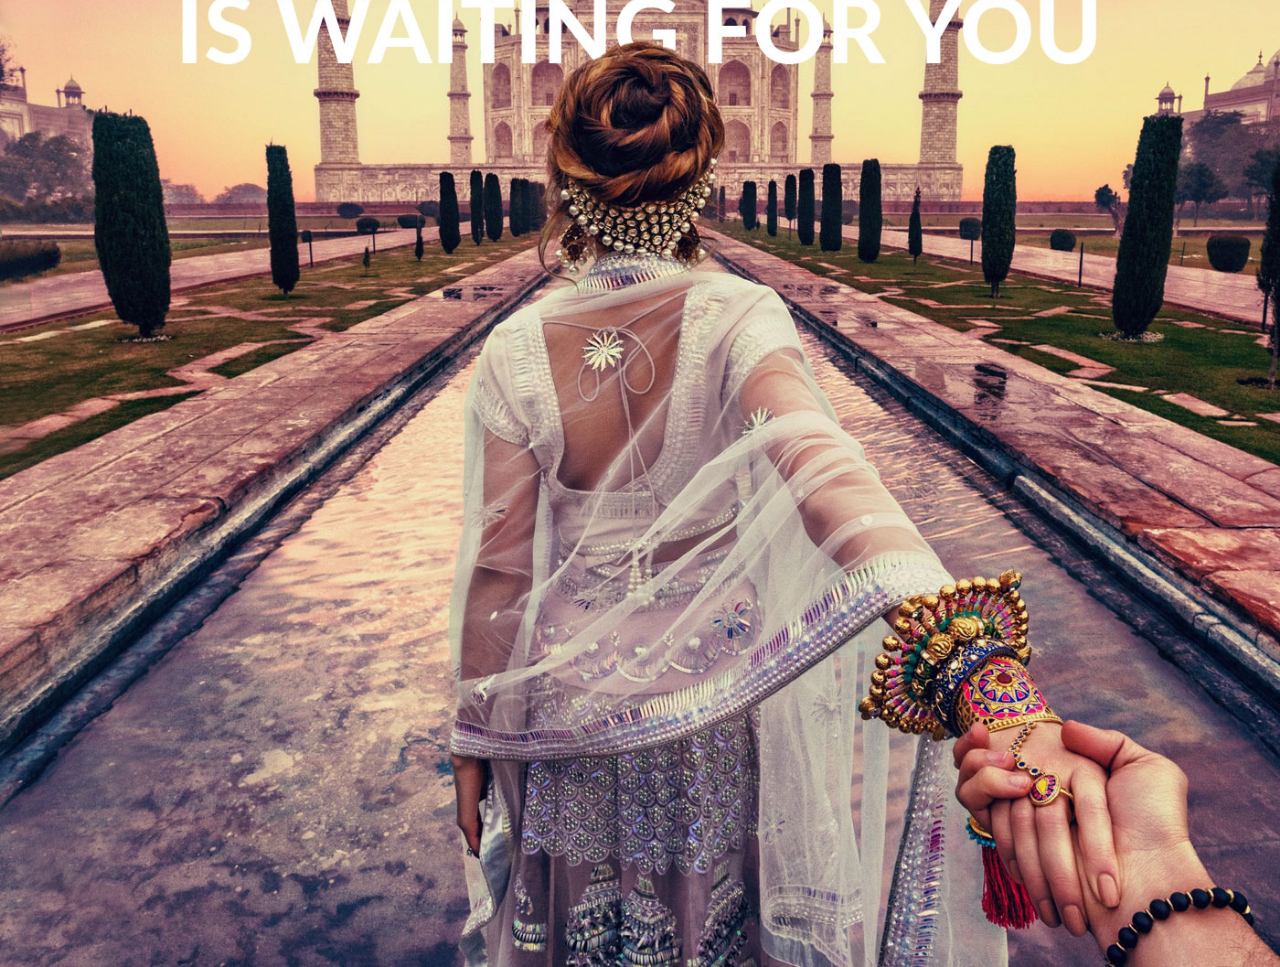
==== commit bdbf348e: "last commit" ====
--- a/index.html
+++ b/index.html
@@ -6,9 +6,25 @@
     <meta name="viewport" content="width=device-width, initial-scale=1">
 	<title>INDIA</title>
 	<link rel="stylesheet" href="css/bootstrap.css">
+	<link rel="stylesheet" href="css/atvImg.css">
 	<link rel="stylesheet" href="css/main.css">
+	<style>
+		.atvImg-shadow {
+			box-shadow: none !important;
+		}
+		.atvImg img {
+			box-shadow: none;
+
+		}
+	</style>
 </head>
 <body>
+
+<div class="header clearfix">
+	<div class="container clearfix">
+			<span class="modal-btn" data-toggle="modal" data-target="#myModal">Want to say?</span>
+	</div>
+</div>
 
 	<div class="front-banner-box">
 		<div class="bg-color">
@@ -36,7 +52,14 @@
 				</p>
 			</div>
 			<div class="col-md-7 pl0">
-				<img class="gandhi" src="img/gandhi.png" alt="">
+				<div class="atvImg no-shadow" style="width: 100%;height: 600px;">
+					<img class="gandhi" src="img/gandhi.png" alt="">
+					<div class="atvImg-layer"></div>
+					<div class="atvImg-layer" data-img="img/gandhi.png"></div>
+					<div class="atvImg-layer" data-img="img/gandhi.png"></div>
+					<div class="atvImg-layer" data-img="img/gandhi.png"></div>
+
+				</div>
 			</div>
 		</div>
 	</div>
@@ -65,7 +88,15 @@
 				</p>
 			</div>
 			<div class="col-md-6 pl0">
-				<img class="elephant" src="img/elephant.jpg" alt="">
+				<div class="atvImg pull-right no-shadow" style="width: 80%; height: 500px">
+				<img class="elephant" src="img/elephant.png" alt="">
+  					 <div class="atvImg-layer" data-img="img/elephant.png"></div>
+  					 <div class="atvImg-layer" data-img="img/elephant.png"></div>
+  					 <div class="atvImg-layer" data-img="img/elephant.png"></div>
+  					 <div class="atvImg-layer" data-img="img/elephant.png"></div>
+  					 
+					
+				</div>
 			</div>
 		</div>
 	</div>
@@ -99,8 +130,14 @@
 					Lorem ipsum dolor sit amet, consectetur adipisicing elit. Delectus quia nobis est consequatur nihil laboriosam nam, mollitia, eos esse consectetur inventore, nostrum dolorum alias ab magni laborum eaque repellat earum.
 				</p>
 			</div>
-			<div class="col-md-6 pl0">
+			<div class="col-md-6">
+					<div class="atvImg no-shadow pull-right" style="width: 80%; height: 400px;">
 				<img class="elephant" src="img/tiger.png" alt="">
+  						 <div class="atvImg-layer" data-img="img/tiger.png"></div>
+  						 <div class="atvImg-layer" data-img="img/tiger.png"></div>
+  						 <div class="atvImg-layer" data-img="img/tiger.png"></div>
+  						 <div class="atvImg-layer" data-img="img/tiger.png"></div>
+					</div>
 			</div>
 		</div>
 	</div>
@@ -110,5 +147,60 @@
 			<img class="img-responsive" src="img/taj.jpg" alt="">
 		</div>
 	</div>
+	
+	<div >
+			
+		<div id="myModal" class="modal fade" role="dialog">
+		  <div class="modal-dialog modal-lg">
+		    <div class="modal-content" id="m-content">
+		      <div class="modal-header">
+		       
+		      </div>
+		  	 <div class="modal-body">
+			      <div class="row">
+			      <div class="col-md-4">
+			     		 <div class="india-map">	
+			      				<img src="img/india-map.gif" alt="">
+			      		</div>
+			      </div>
+				      <div class="col-md-8">
+					      	<div class="row">
+			      			      	<div class="col-md-6">
+			      			      		  <div class="form-group">
+			      				        <input type="text" class="form-control" placeholder="Name">
+			      				      </div>
+			      			      	</div>
+			      			      	<div class="col-md-6">
+			      			      		  <div class="form-group">
+			      				        <input type="text" class="form-control" placeholder="Email">
+			      				      </div>
+			      			      	</div>
+			      		      	   <div class="col-md-12">
+			      				      <div class="form-group">
+			      				        <textarea class="form-control" rows="4" placeholder="What you want to say?"></textarea>
+			      				      </div>
+			      		     	 </div>
+			      		     	 <div class="pull-right ftr">
+			      		     	 	<button type="button" class="btn btn-default" data-dismiss="modal">Cancel</button>
+		      							 <button  class="btn btn-success">Submit</button>
+			      		     	 </div>
+					      	</div>
+				      </div>
+				      	
+			      </div>
+		   	 </div>
+		 
+		    </div>
+		
+		  </div>
+		</div>
+	</div>
+
+<script src="js/jquery.min.js"></script>
+<script src="js/bootstrap.js"></script>
+<script src="js/atvImg.js"></script>
+<script>
+	atvImg();
+</script>
 </body>
 </html>--- a/css/atvImg.css
+++ b/css/atvImg.css
@@ -0,0 +1,64 @@
+.atvImg {
+	border-radius: 5px;
+	transform-style: preserve-3d;
+	-webkit-tap-highlight-color: rgba(#000,0);
+}
+
+.atvImg img {
+	border-radius: 5px;
+	box-shadow: 0 2px 8px rgba(14,21,47,0.25);
+}
+
+.atvImg-container {
+	position: relative;
+	width: 100%;
+	height: 100%;
+	border-radius: 5px;
+	transition: all 0.2s ease-out;
+}
+
+.atvImg-container.over .atvImg-shadow {
+	box-shadow: 0 45px 100px rgba(14,21,47,0.4), 0 16px 40px rgba(14,21,47,0.4);
+}
+
+.atvImg-layers {
+	position: relative;
+	width: 100%;
+	height: 100%;
+	border-radius: 5px;
+	overflow: hidden;
+	transform-style: preserve-3d;
+}
+
+.atvImg-rendered-layer {
+	position: absolute;
+	width: 104%;
+	height: 104%;
+	top: -2%; 
+	left: -2%;
+	background-repeat: no-repeat;
+	background-position: center;
+	background-color: transparent;
+	background-size: cover;
+	transition: all 0.1s ease-out;
+}
+
+.atvImg-shadow {
+	position: absolute;
+	top: 5%; 
+	left: 5%;
+	width: 90%;
+	height: 90%;
+	transition: all 0.2s ease-out;
+	box-shadow: 0 8px 30px rgba(14,21,47,0.6);
+}
+
+.atvImg-shine {
+	position: absolute;
+	top: 0; 
+	left: 0; 
+	right: 0; 
+	bottom: 0;
+	border-radius: 5px;
+	background: linear-gradient(135deg, rgba(255,255,255,.25) 0%,rgba(255,255,255,0) 60%);
+}--- a/css/main.css
+++ b/css/main.css
@@ -34,12 +34,13 @@
 		font-size: 100px;
 		text-align: center;
 		margin-bottom: -25px;
-		padding-top:  40px;
 		font-weight: 100;
 		font-family: Lato;
 		color: #fff;
 		 font-family: Lato;
+		 font-family: 'Poiret One';
 		 letter-spacing: 30px;
+		text-transform: lowercase;
 }
 .front-banner-img img{
 	width: 100%;
@@ -49,7 +50,7 @@
 }
 .front-banner-img .ovl{
 	width: 100%;
-    height: 306px;
+    height: 330px;
     background: #E1DECF;
     position: absolute;
     top: 112px;
@@ -58,7 +59,8 @@
 .g-title {
 	color: #bb9c57;
 	font-size: 60px;
-	 font-family: Lato, monospace;
+	 font-family: 'Poiret One';
+	 font-weight: bold;
 	 text-decoration: underline;
 }
 .gandhi {
@@ -105,6 +107,97 @@
 .green {
 	color: #00a500;
 }
+/*modal css*/
+.main-modal {
+width: 40%;
+    height: 400px;
+    background: #ddd;
+    top: 0;
+    left: 30%;
+    position: absolute;
+   	transform: translate(0%, -100%);
+
+}
+.show-modal {
+   	transform: translate(0%, 0%);
+
+}
+#m-content {
+	background: url(../img/panel.jpg);
+	width: 100%;
+	height:auto;
+	border: none;
+	position: relative;
+	margin-top: 100px;
+}
+#m-content .form-control{
+	background: none;
+	box-shadow: none;
+	font-size: 20px;
+	 font-family: 'Lato';
+}
+#m-content::before, #m-content::after {
+	right: 10%;
+    background: transparent url(../img/cable.png) 0 0 no-repeat;
+    position: absolute;
+    display: block;
+    height: 860px;
+    width: 30px;
+    content: "";
+    top: -825px;
+    z-index: 1;
+}
+ #m-content::after {
+	left: 10%;
+
+ }
+  #m-content .modal-footer{
+	padding-top: 0;
+	border:none;
+ }
+ .mt0 {
+ 	 margin-top: 0;
+ }
+ .font-poiret {
+ 	 font-family: 'Poiret One', Lato;
+ }
+  .font-lato {
+ 	 font-family: Lato;
+ }
+
+  .font-dancing {
+ 	 font-family: 'Dancing Script';
+ }
+ .mpr {
+ 	 font-size: 16px;
+ }
+.header {
+	height: 55px;
+	background: #e1decf;
+}
+.header .modal-btn {
+	border: 1px solid #c3c2bd;
+    padding: 8px 10px;
+    margin-top: 16px;
+    border-radius: 3px;
+    cursor: pointer;
+    display: inline-block;
+    float: right;
+    font-size: 15px;
+    -webkit-transition: all .2s;
+    
+}
+.header .modal-btn:hover {
+	background: #ff6c00;
+	color: #fff;
+}
+.india-map img  {
+	 width: 100%;
+}
+.ftr {
+	 margin-right: 15px;
+    margin-top: 15px;
+}
 @media (max-width: 767px) {
  .bg-color {
  	height: 300px;
